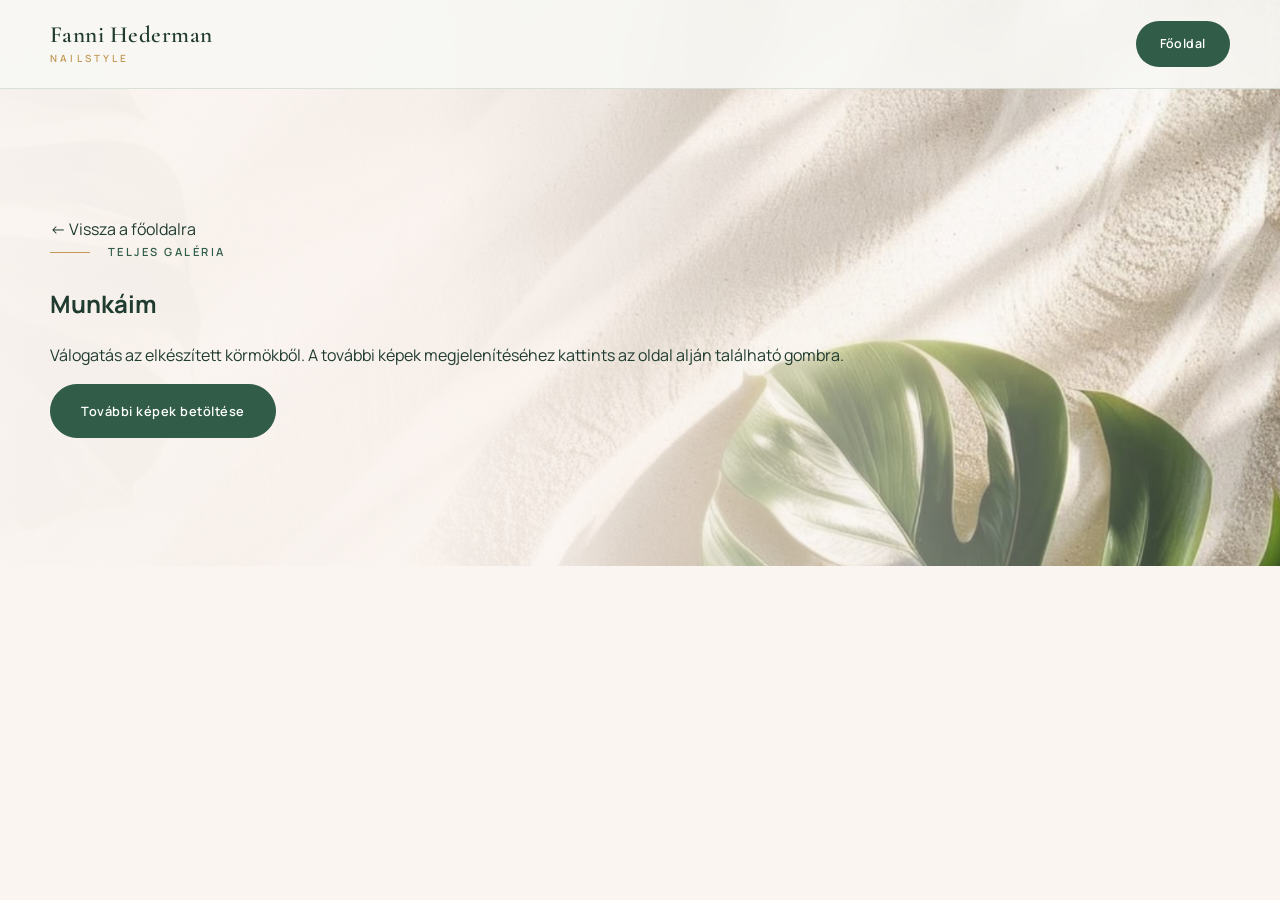
==== galeria.html @ bcd9b1fc "Lapozható galéria hozzáadása" ====
<!DOCTYPE html>
<html lang="hu">

<head>
    <meta charset="UTF-8">

    <meta
        name="viewport"
        content="width=device-width, initial-scale=1.0"
    >

    <meta
        name="description"
        content="Fanni Hederman Nailstyle munkáinak teljes galériája."
    >

    <title>Galéria | Fanni Hederman Nailstyle</title>

    <link
        rel="icon"
        href="./favicon.ico?v=2"
        sizes="any"
    >

    <link
        rel="icon"
        type="image/png"
        sizes="32x32"
        href="./favicon-32x32.png?v=2"
    >

    <link
        rel="stylesheet"
        href="./style.css?v=8"
    >
</head>

<body>

    <header class="site-header">
        <div class="header-container">

            <a
                class="logo"
                href="./index.html"
                aria-label="Vissza a főoldalra"
            >
                <span class="logo-name">
                    Fanni Hederman
                </span>

                <span class="logo-subtitle">
                    Nailstyle
                </span>
            </a>

            <a
                class="header-button"
                href="./index.html"
            >
                Főoldal
            </a>

        </div>
    </header>

    <main class="full-gallery-page">

        <section class="gallery-section">

            <div class="gallery-container">

                <a
                    class="full-gallery-back"
                    href="./index.html#galeria"
                >
                    ← Vissza a főoldalra
                </a>

                <div class="full-gallery-heading">

                    <p class="section-eyebrow">
                        Teljes galéria
                    </p>

                    <h1>Munkáim</h1>

                    <p>
                        Válogatás az elkészített körmökből.
                        A további képek megjelenítéséhez kattints
                        az oldal alján található gombra.
                    </p>

                </div>

                <div
                    class="full-gallery-grid"
                    id="full-gallery-grid"
                ></div>

                <div class="full-gallery-load-more">

                    <button
                        class="primary-button"
                        id="gallery-load-more"
                        type="button"
                    >
                        További képek betöltése
                    </button>

                </div>

            </div>

        </section>

    </main>

    <script
        src="./galeria.js?v=1"
        defer
    ></script>

</body>

</html>
---- style.css ----
@import url("https://fonts.googleapis.com/css2?family=Cormorant+Garamond:wght@500;600;700&family=Manrope:wght@400;500;600&display=swap");

:root {
    --color-background: #fbf5f1;
    --color-surface: #fffdfb;

    --color-text: #203b30;
    --color-text-light: #6e756f;

    --color-green: #315d48;
    --color-green-dark: #1d4032;
    --color-green-light: #e4ebe2;

    --color-blush: #f2dfd9;
    --color-blush-light: #faefeb;

    --color-gold: #c29a55;
    --color-gold-light: #e2c891;

    --color-border: rgba(49, 93, 72, 0.15);

    --font-heading: "Cormorant Garamond", Georgia, serif;
    --font-body: "Manrope", Arial, sans-serif;

    --container-width: 1180px;
    --shadow-soft: 0 24px 70px rgba(49, 66, 55, 0.12);
    --transition: 250ms ease;
}


/* Alapbeállítások */

*,
*::before,
*::after {
    box-sizing: border-box;
}

html {
    scroll-behavior: smooth;
}

body {
    margin: 0;
    min-width: 320px;
    color: var(--color-text);
    background-color: var(--color-background);
    font-family: var(--font-body);
    line-height: 1.6;
    -webkit-font-smoothing: antialiased;
}

a {
    color: inherit;
    text-decoration: none;
}

button,
a {
    -webkit-tap-highlight-color: transparent;
}

button {
    font: inherit;
}

/* Fejléc */

.site-header {
    position: sticky;
    top: 0;
    z-index: 1000;
    background-color: rgba(248, 248, 244, 0.9);
    border-bottom: 1px solid var(--color-border);
    backdrop-filter: blur(16px);
}

.header-container {
    width: min(calc(100% - 48px), var(--container-width));
    min-height: 88px;
    margin-inline: auto;
    display: flex;
    align-items: center;
    justify-content: space-between;
    gap: 32px;
}

.logo {
    display: inline-flex;
    flex-direction: column;
    line-height: 1;
}

.logo-name {
    font-family: var(--font-heading);
    font-size: 1.45rem;
    font-weight: 600;
    letter-spacing: 0.02em;
}

.logo-subtitle {
    margin-top: 7px;
    color: var(--color-gold);
    font-size: 0.62rem;
    font-weight: 600;
    letter-spacing: 0.32em;
    text-transform: uppercase;
}

.main-navigation {
    display: flex;
    align-items: center;
    gap: 30px;
}

.main-navigation a {
    position: relative;
    color: var(--color-text-light);
    font-size: 0.82rem;
    font-weight: 500;
    letter-spacing: 0.02em;
    transition:
        color var(--transition),
        transform var(--transition);
}

.main-navigation a::after {
    content: "";
    position: absolute;
    right: 0;
    bottom: -8px;
    left: 0;
    height: 1px;
    background-color: var(--color-gold);
    transform: scaleX(0);
    transform-origin: right;
    transition: transform var(--transition);
}

.main-navigation a:hover {
    color: var(--color-green-dark);
}

.main-navigation a:hover::after {
    transform: scaleX(1);
    transform-origin: left;
}

.header-button {
    display: inline-flex;
    min-height: 46px;
    padding: 0 24px;
    align-items: center;
    justify-content: center;
    color: #ffffff;
    background-color: var(--color-green);
    border-radius: 999px;
    font-size: 0.78rem;
    font-weight: 600;
    letter-spacing: 0.04em;
    transition:
        background-color var(--transition),
        transform var(--transition),
        box-shadow var(--transition);
}

.header-button:hover {
    background-color: var(--color-green-dark);
    box-shadow: 0 12px 28px rgba(36, 63, 49, 0.18);
    transform: translateY(-2px);
}

.menu-button {
    display: none;
    width: 46px;
    height: 46px;
    padding: 0;
    border: 1px solid var(--color-border);
    border-radius: 50%;
    background-color: transparent;
    cursor: pointer;
}

.menu-button span {
    display: block;
    width: 18px;
    height: 1px;
    margin: 5px auto;
    background-color: var(--color-green-dark);
}

/* Nyitó szakasz */

.hero {
    position: relative;
    min-height: calc(100vh - 88px);
    overflow: hidden;
    background:
        radial-gradient(
            circle at 88% 18%,
            rgba(201, 218, 205, 0.7),
            transparent 30%
        ),
        radial-gradient(
            circle at 8% 88%,
            rgba(229, 218, 194, 0.42),
            transparent 28%
        ),
        var(--color-background);
}

.hero::before {
    content: "";
    position: absolute;
    width: 430px;
    height: 680px;
    top: 12%;
    right: -260px;
    border: 1px solid rgba(52, 88, 68, 0.14);
    border-radius: 50%;
    transform: rotate(28deg);
}

.hero-container {
    position: relative;
    z-index: 1;
    width: min(calc(100% - 48px), var(--container-width));
    min-height: calc(100vh - 88px);
    margin-inline: auto;
    padding-block: 72px;
    display: grid;
    grid-template-columns: 1.05fr 0.95fr;
    align-items: center;
    gap: clamp(48px, 8vw, 110px);
}

.hero-content {
    max-width: 650px;
}

.hero-eyebrow {
    position: relative;
    margin: 0 0 24px;
    padding-left: 58px;
    color: var(--color-green);
    font-size: 0.7rem;
    font-weight: 600;
    letter-spacing: 0.22em;
    text-transform: uppercase;
}

.hero-eyebrow::before {
    content: "";
    position: absolute;
    top: 50%;
    left: 0;
    width: 40px;
    height: 1px;
    background-color: var(--color-gold);
}

.hero h1 {
    max-width: 700px;
    margin: 0;
    font-family: var(--font-heading);
    font-size: clamp(4rem, 6.8vw, 6.6rem);
    font-weight: 500;
    line-height: 0.91;
    letter-spacing: -0.045em;
}

.hero h1 span {
    display: block;
    color: var(--color-green);
    font-style: italic;
}

.hero-description {
    max-width: 590px;
    margin: 32px 0 0;
    color: var(--color-text-light);
    font-size: clamp(0.96rem, 1.4vw, 1.08rem);
    line-height: 1.9;
}

.hero-actions {
    margin-top: 42px;
    display: flex;
    align-items: center;
    flex-wrap: wrap;
    gap: 18px;
}

.primary-button,
.secondary-button {
    display: inline-flex;
    min-height: 54px;
    padding: 0 30px;
    align-items: center;
    justify-content: center;
    border-radius: 999px;
    font-size: 0.8rem;
    font-weight: 600;
    letter-spacing: 0.04em;
    transition:
        color var(--transition),
        background-color var(--transition),
        border-color var(--transition),
        transform var(--transition),
        box-shadow var(--transition);
}

.primary-button {
    color: #ffffff;
    background-color: var(--color-green);
    border: 1px solid var(--color-green);
}

.primary-button:hover {
    background-color: var(--color-green-dark);
    border-color: var(--color-green-dark);
    box-shadow: 0 15px 35px rgba(36, 63, 49, 0.2);
    transform: translateY(-3px);
}

.secondary-button {
    color: var(--color-green-dark);
    background-color: transparent;
    border: 1px solid rgba(52, 88, 68, 0.28);
}

.secondary-button:hover {
    background-color: var(--color-surface);
    border-color: var(--color-green);
    transform: translateY(-3px);
}

/* Jobb oldali vizuális elem */

.hero-visual {
    position: relative;
    min-height: 570px;
    display: flex;
    align-items: center;
    justify-content: center;
}

.hero-visual::before,
.hero-visual::after {
    content: "";
    position: absolute;
    border: 1px solid rgba(185, 154, 94, 0.38);
    border-radius: 50%;
}

.hero-visual::before {
    width: 390px;
    height: 530px;
    transform: rotate(12deg);
}

.hero-visual::after {
    width: 310px;
    height: 480px;
    transform: rotate(-12deg);
}

.hero-image-placeholder {
    position: relative;
    z-index: 2;
    width: min(100%, 390px);
    aspect-ratio: 0.76;
    overflow: hidden;
    display: flex;
    flex-direction: column;
    align-items: center;
    justify-content: flex-end;
    padding: 54px 32px;
    color: #ffffff;
    background:
        linear-gradient(
            180deg,
            rgba(34, 66, 48, 0.05),
            rgba(25, 49, 36, 0.76)
        ),
        radial-gradient(
            circle at 50% 24%,
            rgba(255, 255, 255, 0.86),
            transparent 23%
        ),
        linear-gradient(145deg, #c8d8ca, #55745f);
    border: 8px solid rgba(255, 255, 255, 0.76);
    border-radius: 190px 190px 36px 36px;
    box-shadow: var(--shadow-soft);
}

.hero-image-placeholder::before {
    content: "";
    position: absolute;
    width: 210px;
    height: 360px;
    top: 55px;
    left: 42%;
    border: 1px solid rgba(255, 255, 255, 0.34);
    border-radius: 50%;
    transform: rotate(38deg);
}

.hero-image-placeholder span,
.hero-image-placeholder strong {
    position: relative;
    z-index: 1;
}

.hero-image-placeholder span {
    font-size: 0.64rem;
    font-weight: 600;
    letter-spacing: 0.28em;
    text-transform: uppercase;
}

.hero-image-placeholder strong {
    margin-top: 8px;
    font-family: var(--font-heading);
    font-size: 2.35rem;
    font-weight: 500;
    line-height: 1;
}

/* Reszponzív megjelenés */

@media (max-width: 1020px) {
    .main-navigation,
    .header-button {
        display: none;
    }

    .menu-button {
        display: block;
    }

    .hero-container {
        grid-template-columns: 1fr;
        padding-block: 80px;
    }

    .hero-content {
        max-width: 760px;
    }

    .hero-visual {
        min-height: 520px;
    }
}

@media (max-width: 700px) {
    .header-container,
    .hero-container {
        width: min(calc(100% - 32px), var(--container-width));
    }

    .header-container {
        min-height: 76px;
    }

    .hero {
        min-height: calc(100vh - 76px);
    }

    .hero-container {
        min-height: calc(100vh - 76px);
        padding-block: 60px;
        gap: 54px;
    }

    .hero h1 {
        font-size: clamp(3.4rem, 16vw, 5rem);
    }

    .hero-description {
        margin-top: 26px;
    }

    .hero-actions {
        align-items: stretch;
        flex-direction: column;
    }

    .primary-button,
    .secondary-button {
        width: 100%;
    }

    .hero-visual {
        min-height: auto;
    }

    .hero-image-placeholder {
        width: min(92%, 360px);
    }

    .hero-visual::before {
        width: 300px;
        height: 430px;
    }

    .hero-visual::after {
        width: 250px;
        height: 390px;
    }
}

@media (max-width: 420px) {
    .logo-name {
        font-size: 1.25rem;
    }

    .hero-eyebrow {
        padding-left: 45px;
        font-size: 0.62rem;
        letter-spacing: 0.16em;
    }

    .hero-eyebrow::before {
        width: 30px;
    }
}@media (min-width: 1021px) and (max-height: 900px) {
    .hero-container {
        padding-block: 42px;
    }

    .hero h1 {
        font-size: clamp(3.8rem, 5.4vw, 5.6rem);
    }

    .hero-description {
        margin-top: 24px;
        line-height: 1.75;
    }

    .hero-actions {
        margin-top: 30px;
    }

    .hero-visual {
        min-height: 510px;
    }

    .hero-image-placeholder {
        width: min(100%, 360px);
    }
}/* Rólam szakasz */

.about-section {
    position: relative;
    overflow: hidden;
    padding: clamp(90px, 10vw, 150px) 0;
    background-color: var(--color-surface);
}

.about-section::before {
    content: "";
    position: absolute;
    top: -170px;
    left: -210px;
    width: 430px;
    height: 430px;
    border: 1px solid rgba(185, 154, 94, 0.2);
    border-radius: 50%;
}

.about-section::after {
    content: "";
    position: absolute;
    right: -180px;
    bottom: -220px;
    width: 480px;
    height: 480px;
    background-color: rgba(223, 233, 225, 0.45);
    border-radius: 50%;
    filter: blur(2px);
}

.about-container {
    position: relative;
    z-index: 1;
    width: min(calc(100% - 48px), var(--container-width));
    margin-inline: auto;
    display: grid;
    grid-template-columns: 0.9fr 1.1fr;
    align-items: center;
    gap: clamp(60px, 9vw, 130px);
}

/* Rólam képterület */

.about-visual {
    position: relative;
    max-width: 470px;
}

.about-image-placeholder {
    position: relative;
    min-height: 610px;
    overflow: hidden;
    display: flex;
    align-items: flex-end;
    padding: 38px;
    background:
        linear-gradient(
            180deg,
            rgba(36, 63, 49, 0.03),
            rgba(36, 63, 49, 0.5)
        ),
        radial-gradient(
            circle at 48% 30%,
            rgba(255, 255, 255, 0.75),
            transparent 22%
        ),
        linear-gradient(145deg, #dce6dd, #78917f);
    border-radius: 220px 220px 28px 28px;
    box-shadow: var(--shadow-soft);
}

.about-image-placeholder::before {
    content: "";
    position: absolute;
    top: 35px;
    right: 28px;
    width: 74%;
    height: 76%;
    border: 1px solid rgba(255, 255, 255, 0.38);
    border-radius: 50%;
    transform: rotate(-24deg);
}

.about-image-placeholder span {
    position: relative;
    z-index: 1;
    color: rgba(255, 255, 255, 0.92);
    font-size: 0.68rem;
    font-weight: 600;
    letter-spacing: 0.18em;
    text-transform: uppercase;
}

.about-signature {
    position: absolute;
    right: -64px;
    bottom: 55px;
    width: 210px;
    margin: 0;
    padding: 22px 26px;
    color: var(--color-green-dark);
    background-color: rgba(255, 255, 255, 0.94);
    border: 1px solid var(--color-border);
    border-radius: 4px;
    box-shadow: 0 18px 45px rgba(36, 63, 49, 0.12);
    font-family: var(--font-heading);
    font-size: 1.35rem;
    font-style: italic;
    line-height: 1.25;
}

/* Rólam szöveges tartalom */

.section-eyebrow {
    position: relative;
    margin: 0 0 24px;
    padding-left: 58px;
    color: var(--color-green);
    font-size: 0.7rem;
    font-weight: 600;
    letter-spacing: 0.22em;
    text-transform: uppercase;
}

.section-eyebrow::before {
    content: "";
    position: absolute;
    top: 50%;
    left: 0;
    width: 40px;
    height: 1px;
    background-color: var(--color-gold);
}

.about-content h2 {
    max-width: 680px;
    margin: 0;
    font-family: var(--font-heading);
    font-size: clamp(3.2rem, 5vw, 5.1rem);
    font-weight: 500;
    line-height: 0.98;
    letter-spacing: -0.035em;
}

.about-content h2 span {
    display: block;
    margin-top: 10px;
    color: var(--color-green);
    font-style: italic;
}

.about-content > p:not(.section-eyebrow) {
    max-width: 660px;
    color: var(--color-text-light);
    font-size: 0.96rem;
    line-height: 1.9;
}

.about-lead {
    margin: 34px 0 0;
    color: var(--color-text) !important;
    font-size: 1.05rem !important;
}

.about-content > p + p {
    margin-top: 20px;
}

.text-link {
    position: relative;
    margin-top: 34px;
    display: inline-flex;
    align-items: center;
    gap: 14px;
    color: var(--color-green-dark);
    font-size: 0.82rem;
    font-weight: 600;
    letter-spacing: 0.04em;
}

.text-link::after {
    content: "";
    position: absolute;
    right: 0;
    bottom: -8px;
    left: 0;
    height: 1px;
    background-color: var(--color-gold);
    transform: scaleX(0.35);
    transform-origin: left;
    transition: transform var(--transition);
}

.text-link span {
    font-size: 1.1rem;
    transition: transform var(--transition);
}

.text-link:hover::after {
    transform: scaleX(1);
}

.text-link:hover span {
    transform: translateX(6px);
}

/* Rólam szakasz – tablet */

@media (max-width: 1020px) {
    .about-container {
        grid-template-columns: 1fr;
        gap: 80px;
    }

    .about-visual {
        width: min(100%, 520px);
        margin-inline: auto;
    }

    .about-content {
        max-width: 760px;
        margin-inline: auto;
    }

    .about-signature {
        right: -25px;
    }
}

/* Rólam szakasz – mobil */

@media (max-width: 700px) {
    .about-section {
        padding: 80px 0;
    }

    .about-container {
        width: min(calc(100% - 32px), var(--container-width));
        gap: 60px;
    }

    .about-image-placeholder {
        min-height: 480px;
        border-radius: 170px 170px 24px 24px;
    }

    .about-signature {
        position: relative;
        right: auto;
        bottom: auto;
        width: calc(100% - 32px);
        margin: -30px auto 0;
    }

    .about-content h2 {
        font-size: clamp(2.9rem, 13vw, 4.2rem);
    }

    .about-lead {
        margin-top: 28px;
    }
}/* Szolgáltatások szakasz */

.services-section {
    position: relative;
    overflow: hidden;
    padding: clamp(90px, 10vw, 150px) 0;
    background:
        radial-gradient(
            circle at 92% 8%,
            rgba(223, 233, 225, 0.72),
            transparent 30%
        ),
        var(--color-background);
}

.services-section::before {
    content: "FH";
    position: absolute;
    right: -20px;
    bottom: -85px;
    color: rgba(52, 88, 68, 0.035);
    font-family: var(--font-heading);
    font-size: clamp(15rem, 30vw, 32rem);
    font-weight: 600;
    line-height: 0.8;
    pointer-events: none;
}

.services-container {
    position: relative;
    z-index: 1;
    width: min(calc(100% - 48px), var(--container-width));
    margin-inline: auto;
}

.services-heading {
    margin-bottom: clamp(55px, 7vw, 90px);
    display: grid;
    grid-template-columns: 1.35fr 0.65fr;
    align-items: end;
    gap: 70px;
}

.services-heading h2 {
    max-width: 760px;
    margin: 0;
    font-family: var(--font-heading);
    font-size: clamp(3.2rem, 5vw, 5.2rem);
    font-weight: 500;
    line-height: 0.96;
    letter-spacing: -0.035em;
}

.services-heading h2 span {
    display: block;
    margin-top: 10px;
    color: var(--color-green);
    font-style: italic;
}

.services-heading > p {
    max-width: 390px;
    margin: 0 0 8px;
    color: var(--color-text-light);
    font-size: 0.95rem;
    line-height: 1.85;
}

/* Szolgáltatáskártyák */

.services-grid {
    display: grid;
    grid-template-columns: repeat(3, 1fr);
    border-top: 1px solid var(--color-border);
    border-bottom: 1px solid var(--color-border);
}

.service-card {
    position: relative;
    min-height: 390px;
    padding: 42px 38px;
    display: flex;
    flex-direction: column;
    background-color: rgba(255, 255, 255, 0.5);
    transition:
        background-color var(--transition),
        transform var(--transition),
        box-shadow var(--transition);
}

.service-card:not(:last-child) {
    border-right: 1px solid var(--color-border);
}

.service-card::before {
    content: "";
    position: absolute;
    inset: 0;
    background:
        linear-gradient(
            145deg,
            rgba(223, 233, 225, 0.85),
            rgba(255, 255, 255, 0.96)
        );
    opacity: 0;
    transition: opacity var(--transition);
}

.service-card > * {
    position: relative;
    z-index: 1;
}

.service-card:hover {
    z-index: 2;
    box-shadow: 0 28px 60px rgba(36, 63, 49, 0.12);
    transform: translateY(-8px);
}

.service-card:hover::before {
    opacity: 1;
}

.service-number {
    color: var(--color-gold);
    font-family: var(--font-heading);
    font-size: 1.05rem;
    letter-spacing: 0.12em;
}

.service-card h3 {
    margin: 70px 0 20px;
    font-family: var(--font-heading);
    font-size: clamp(2rem, 2.8vw, 2.75rem);
    font-weight: 500;
    line-height: 1;
}

.service-card p {
    max-width: 320px;
    margin: 0;
    color: var(--color-text-light);
    font-size: 0.9rem;
    line-height: 1.8;
}

.service-card a {
    margin-top: auto;
    padding-top: 42px;
    display: inline-flex;
    align-items: center;
    gap: 12px;
    color: var(--color-green-dark);
    font-size: 0.78rem;
    font-weight: 600;
    letter-spacing: 0.06em;
    text-transform: uppercase;
}

.service-card a span {
    font-size: 1.1rem;
    transition: transform var(--transition);
}

.service-card:hover a span {
    transform: translateX(6px);
}

/* Szolgáltatások – tablet */

@media (max-width: 1020px) {
    .services-heading {
        grid-template-columns: 1fr;
        gap: 30px;
    }

    .services-heading > p {
        max-width: 600px;
    }

    .services-grid {
        grid-template-columns: 1fr;
    }

    .service-card {
        min-height: 310px;
    }

    .service-card:not(:last-child) {
        border-right: 0;
        border-bottom: 1px solid var(--color-border);
    }

    .service-card h3 {
        margin-top: 42px;
    }
}

/* Szolgáltatások – mobil */

@media (max-width: 700px) {
    .services-section {
        padding: 80px 0;
    }

    .services-container {
        width: min(calc(100% - 32px), var(--container-width));
    }

    .services-heading {
        margin-bottom: 50px;
    }

    .services-heading h2 {
        font-size: clamp(2.9rem, 13vw, 4.2rem);
    }

    .service-card {
        min-height: 330px;
        padding: 34px 28px;
    }

    .service-card h3 {
        font-size: 2.25rem;
    }
}@media (min-width: 1021px) and (max-height: 900px) {
    .services-section {
        padding-top: 70px;
        padding-bottom: 90px;
    }

    .services-heading {
        margin-bottom: 52px;
    }

    .service-card {
        min-height: 350px;
        padding: 36px 38px;
    }

    .service-card h3 {
        margin-top: 50px;
    }
}/* Plakát ihlette szolgáltatáskártyák */

.services-section {
    background:
        radial-gradient(
            circle at 92% 10%,
            rgba(228, 235, 226, 0.9),
            transparent 32%
        ),
        radial-gradient(
            circle at 8% 90%,
            rgba(242, 223, 217, 0.8),
            transparent 34%
        ),
        var(--color-background);
}

.services-grid {
    border-color: rgba(194, 154, 85, 0.24);
}

.service-card {
    background-color: rgba(255, 250, 247, 0.76);
}

.service-card:nth-child(2) {
    background-color: rgba(250, 239, 235, 0.72);
}

.service-card::before {
    background:
        linear-gradient(
            145deg,
            rgba(242, 223, 217, 0.95),
            rgba(255, 253, 251, 0.98)
        );
}

.service-card:not(:last-child) {
    border-color: rgba(194, 154, 85, 0.2);
}

.service-number {
    color: var(--color-gold);
}

.service-card h3 {
    color: var(--color-green-dark);
}/* Árlista szakasz */

.price-section {
    position: relative;
    overflow: hidden;
    padding: clamp(90px, 10vw, 150px) 0;
    background:
        radial-gradient(
            circle at 8% 15%,
            rgba(242, 223, 217, 0.72),
            transparent 30%
        ),
        radial-gradient(
            circle at 96% 92%,
            rgba(228, 235, 226, 0.8),
            transparent 32%
        ),
        var(--color-surface);
}

.price-section::before {
    content: "FH";
    position: absolute;
    top: 30px;
    right: -40px;
    color: rgba(49, 93, 72, 0.035);
    font-family: var(--font-heading);
    font-size: clamp(15rem, 28vw, 30rem);
    font-weight: 600;
    line-height: 0.8;
    pointer-events: none;
}

.price-container {
    position: relative;
    z-index: 1;
    width: min(calc(100% - 48px), var(--container-width));
    margin-inline: auto;
}

/* Árlista címsor */

.price-heading {
    max-width: 790px;
    margin-bottom: clamp(55px, 7vw, 90px);
}

.price-heading h2 {
    margin: 0;
    font-family: var(--font-heading);
    font-size: clamp(3.2rem, 5vw, 5.2rem);
    font-weight: 500;
    line-height: 0.96;
    letter-spacing: -0.035em;
}

.price-heading h2 span {
    display: block;
    margin-top: 10px;
    color: var(--color-green);
    font-style: italic;
}

.price-heading > p:last-child {
    max-width: 650px;
    margin: 30px 0 0;
    color: var(--color-text-light);
    font-size: 0.96rem;
    line-height: 1.85;
}

/* Árlista elrendezés */

.price-layout {
    display: grid;
    grid-template-columns: minmax(0, 1.45fr) minmax(310px, 0.55fr);
    align-items: start;
    gap: clamp(45px, 7vw, 90px);
}

.price-list {
    border-top: 1px solid rgba(194, 154, 85, 0.32);
}

.price-item {
    min-height: 96px;
    padding: 22px 4px;
    display: flex;
    align-items: center;
    justify-content: space-between;
    gap: 35px;
    border-bottom: 1px solid rgba(194, 154, 85, 0.24);
    transition:
        padding var(--transition),
        background-color var(--transition);
}

.price-item:hover {
    padding-inline: 18px;
    background-color: rgba(242, 223, 217, 0.35);
}

.price-item > div {
    display: flex;
    align-items: center;
    gap: 28px;
}

.price-item span {
    flex: 0 0 auto;
    color: var(--color-gold);
    font-family: var(--font-heading);
    font-size: 0.9rem;
    letter-spacing: 0.12em;
}

.price-item h3 {
    margin: 0;
    color: var(--color-green-dark);
    font-family: var(--font-heading);
    font-size: clamp(1.45rem, 2vw, 1.9rem);
    font-weight: 500;
    line-height: 1.15;
}

.price-item strong {
    flex: 0 0 auto;
    color: var(--color-green-dark);
    font-size: 0.92rem;
    font-weight: 600;
    letter-spacing: 0.03em;
    white-space: nowrap;
}

/* Időpontfoglalási kártya */

.booking-card {
    position: sticky;
    top: 120px;
    overflow: hidden;
    padding: clamp(38px, 4vw, 52px);
    color: #ffffff;
    background:
        linear-gradient(
            155deg,
            rgba(255, 255, 255, 0.08),
            transparent 45%
        ),
        var(--color-green-dark);
    border-radius: 220px 220px 28px 28px;
    box-shadow: var(--shadow-soft);
}

.booking-card::before {
    content: "";
    position: absolute;
    top: 45px;
    right: -65px;
    width: 240px;
    height: 390px;
    border: 1px solid rgba(226, 200, 145, 0.35);
    border-radius: 50%;
    transform: rotate(27deg);
}

.booking-card > * {
    position: relative;
    z-index: 1;
}

.booking-card-label {
    margin: 0 0 28px;
    color: var(--color-gold-light);
    font-size: 0.67rem;
    font-weight: 600;
    letter-spacing: 0.22em;
    text-transform: uppercase;
}

.booking-card h3 {
    margin: 0;
    font-family: var(--font-heading);
    font-size: clamp(2rem, 3vw, 2.8rem);
    font-weight: 500;
    line-height: 1.05;
}

.booking-card > p:not(.booking-card-label, .booking-social) {
    margin: 26px 0 0;
    color: rgba(255, 255, 255, 0.72);
    font-size: 0.9rem;
    line-height: 1.8;
}

.booking-phone {
    margin-top: 30px;
    display: inline-block;
    color: #ffffff;
    font-family: var(--font-heading);
    font-size: 1.55rem;
    font-weight: 500;
    transition: color var(--transition);
}

.booking-phone:hover {
    color: var(--color-gold-light);
}

.booking-social {
    margin: 12px 0 32px;
    color: rgba(255, 255, 255, 0.72);
    font-size: 0.78rem;
    overflow-wrap: anywhere;
}

.booking-card .primary-button {
    min-height: 50px;
    color: var(--color-green-dark);
    background-color: var(--color-gold-light);
    border-color: var(--color-gold-light);
}

.booking-card .primary-button:hover {
    color: #ffffff;
    background-color: var(--color-gold);
    border-color: var(--color-gold);
}

/* Árlista – tablet */

@media (max-width: 1020px) {
    .price-layout {
        grid-template-columns: 1fr;
    }

    .booking-card {
        position: relative;
        top: auto;
        width: min(100%, 560px);
        border-radius: 180px 180px 28px 28px;
    }
}

/* Árlista – mobil */

@media (max-width: 700px) {
    .price-section {
        padding: 80px 0;
    }

    .price-container {
        width: min(calc(100% - 32px), var(--container-width));
    }

    .price-heading {
        margin-bottom: 50px;
    }

    .price-heading h2 {
        font-size: clamp(2.9rem, 13vw, 4.2rem);
    }

    .price-item {
        padding-block: 22px;
        align-items: flex-start;
        flex-direction: column;
        gap: 12px;
    }

    .price-item:hover {
        padding-inline: 12px;
    }

    .price-item > div {
        align-items: flex-start;
        gap: 16px;
    }

    .price-item h3 {
        font-size: 1.55rem;
    }

    .price-item strong {
        padding-left: 38px;
    }

    .booking-card {
        padding: 48px 30px 38px;
        border-radius: 140px 140px 24px 24px;
    }
}
/* Fotószerű botanikus háttér a nyitó szakaszhoz */

.hero::after {
    content: "";
    position: absolute;
    inset: 0;
    z-index: 0;
    pointer-events: none;

    background:
        linear-gradient(
            90deg,
            rgba(251, 245, 241, 0.97) 0%,
            rgba(251, 245, 241, 0.88) 48%,
            rgba(251, 245, 241, 0.58) 100%
        ),
        url("./images/botanical-background.jpg");

    background-repeat: no-repeat;
    background-position: center;
    background-size: cover;
}

.hero::before {
    z-index: 1;
}

.hero-container {
    z-index: 2;
}

@media (max-width: 700px) {
    .hero::after {
        background:
            linear-gradient(
                rgba(251, 245, 241, 0.9),
                rgba(251, 245, 241, 0.94)
            ),
            url("./images/botanical-background.jpg");

        background-position: 64% center;
        background-size: cover;
    }
}/* Botanikus háttér a nyitó szakaszhoz */

.hero {
    background:
        linear-gradient(
            90deg,
            rgba(251, 245, 241, 0.98) 0%,
            rgba(251, 245, 241, 0.95) 38%,
            rgba(251, 245, 241, 0.78) 62%,
            rgba(251, 245, 241, 0.45) 100%
        ),
        url("./images/leveles-hatter.jpg");

    background-repeat: no-repeat;
    background-position: center;
    background-size: cover;
}

@media (max-width: 700px) {
    .hero {
        background:
            linear-gradient(
                rgba(251, 245, 241, 0.92),
                rgba(251, 245, 241, 0.95)
            ),
            url("./images/leveles-hatter.jpg");

        background-position: 58% center;
        background-size: cover;
    }
}/* Erőteljesebb botanikus hero háttér */

.hero {
    background:
        linear-gradient(
            90deg,
            rgba(251, 245, 241, 0.98) 0%,
            rgba(251, 245, 241, 0.92) 34%,
            rgba(251, 245, 241, 0.62) 56%,
            rgba(251, 245, 241, 0.12) 100%
        ),
        radial-gradient(
            circle at 25% 35%,
            rgba(242, 223, 217, 0.48),
            transparent 38%
        ),
        url("./images/leveles-hatter.jpg");

    background-repeat: no-repeat;
    background-position:
        center,
        center,
        center right;
    background-size: cover;
}/* Valódi körömfotó a nyitó szakaszban */

.hero-image-placeholder {
    align-items: flex-start;
    justify-content: flex-end;

    background:
        linear-gradient(
            180deg,
            rgba(29, 64, 50, 0.02) 40%,
            rgba(29, 64, 50, 0.72) 100%
        ),
        url("./images/brand-poster.jpg");

    background-repeat: no-repeat;
    background-size: 205% auto;
    background-position: 5% 3%;
}

.hero-image-placeholder::before {
    opacity: 0.55;
}/* Letisztult hero vizuál */

.hero-image-placeholder {
    background:
        linear-gradient(
            180deg,
            rgba(255, 255, 255, 0.12) 0%,
            rgba(29, 64, 50, 0.12) 42%,
            rgba(29, 64, 50, 0.9) 100%
        ),
        radial-gradient(
            circle at 50% 24%,
            rgba(255, 255, 255, 0.82),
            transparent 27%
        ),
        linear-gradient(
            145deg,
            #dce5dc 0%,
            #91a594 44%,
            #244936 100%
        );

    background-position: center;
    background-size: cover;
}/* FH monogram a nyitó vizuálon */

.hero-image-placeholder::after {
    content: "FH";
    position: absolute;
    top: 72px;
    left: 50%;
    z-index: 2;
    color: rgba(255, 255, 255, 0.92);
    font-family: var(--font-heading);
    font-size: clamp(4.5rem, 6vw, 6.5rem);
    font-weight: 500;
    line-height: 0.72;
    letter-spacing: -0.12em;
    transform: translateX(-50%);
    text-shadow: 0 8px 28px rgba(29, 64, 50, 0.16);
}.hero-image-placeholder::after {
    content: none;
}/* Saját körömfotó a nyitó szakaszban */

.hero-image-placeholder {
    background:
        linear-gradient(
            180deg,
            rgba(29, 64, 50, 0) 48%,
            rgba(29, 64, 50, 0.82) 100%
        ),
        url("./images/hero-nails.jpg");

    background-repeat: no-repeat;
    background-position: center;
    background-size: cover;
}

.hero-image-placeholder::after {
    content: none;
}.hero-image-placeholder::before {
    content: none;
}/* Galéria szakasz */

.gallery-section {
    position: relative;
    overflow: hidden;
    padding: clamp(90px, 10vw, 150px) 0;
    background:
        radial-gradient(
            circle at 5% 10%,
            rgba(242, 223, 217, 0.72),
            transparent 30%
        ),
        radial-gradient(
            circle at 95% 90%,
            rgba(228, 235, 226, 0.78),
            transparent 32%
        ),
        var(--color-background);
}

.gallery-container {
    position: relative;
    z-index: 1;
    width: min(calc(100% - 48px), var(--container-width));
    margin-inline: auto;
}

/* Galéria fejléc */

.gallery-heading {
    margin-bottom: clamp(55px, 7vw, 90px);
    display: grid;
    grid-template-columns: 1.35fr 0.65fr;
    align-items: end;
    gap: 70px;
}

.gallery-heading h2 {
    max-width: 760px;
    margin: 0;
    font-family: var(--font-heading);
    font-size: clamp(3.2rem, 5vw, 5.2rem);
    font-weight: 500;
    line-height: 0.96;
    letter-spacing: -0.035em;
}

.gallery-heading h2 span {
    display: block;
    margin-top: 10px;
    color: var(--color-green);
    font-style: italic;
}

.gallery-heading > p {
    max-width: 390px;
    margin: 0 0 8px;
    color: var(--color-text-light);
    font-size: 0.95rem;
    line-height: 1.85;
}

/* Magazin jellegű képrács */

.gallery-grid {
    display: grid;
    grid-template-columns: repeat(12, minmax(0, 1fr));
    grid-auto-rows: 290px;
    gap: 22px;
}

.gallery-item {
    position: relative;
    grid-column: span 5;
    min-width: 0;
    margin: 0;
    overflow: hidden;
    background-color: var(--color-blush-light);
    border: 7px solid rgba(255, 253, 251, 0.9);
    border-radius: 6px;
    box-shadow: 0 22px 55px rgba(49, 66, 55, 0.12);
}

.gallery-item-large {
    grid-column: span 7;
    grid-row: span 2;
}

.gallery-item-wide {
    grid-column: 1 / -1;
    min-height: 350px;
}

.gallery-item img {
    width: 100%;
    height: 100%;
    display: block;
    object-fit: cover;
    transition:
        transform 700ms cubic-bezier(0.2, 0.7, 0.2, 1),
        filter 500ms ease;
}

.gallery-item::after {
    content: "";
    position: absolute;
    inset: 0;
    background:
        linear-gradient(
            180deg,
            transparent 42%,
            rgba(22, 52, 39, 0.82) 100%
        );
    pointer-events: none;
}

.gallery-item figcaption {
    position: absolute;
    right: 0;
    bottom: 0;
    left: 0;
    z-index: 2;
    padding: 30px;
    color: #ffffff;
    transform: translateY(6px);
    transition: transform var(--transition);
}

.gallery-item figcaption span {
    display: block;
    margin-bottom: 7px;
    color: var(--color-gold-light);
    font-size: 0.65rem;
    font-weight: 600;
    letter-spacing: 0.18em;
    text-transform: uppercase;
}

.gallery-item figcaption strong {
    display: block;
    font-family: var(--font-heading);
    font-size: clamp(1.75rem, 2.7vw, 2.7rem);
    font-weight: 500;
    line-height: 1;
}

.gallery-item:hover img {
    filter: saturate(1.05);
    transform: scale(1.045);
}

.gallery-item:hover figcaption {
    transform: translateY(0);
}

/* Galéria – tablet */

@media (max-width: 1020px) {
    .gallery-heading {
        grid-template-columns: 1fr;
        gap: 30px;
    }

    .gallery-heading > p {
        max-width: 620px;
    }

    .gallery-grid {
        grid-template-columns: repeat(2, minmax(0, 1fr));
        grid-auto-rows: 360px;
    }

    .gallery-item,
    .gallery-item-large {
        grid-column: span 1;
        grid-row: span 1;
    }

    .gallery-item-wide {
        grid-column: 1 / -1;
    }
}

/* Galéria – mobil */

@media (max-width: 700px) {
    .gallery-section {
        padding: 80px 0;
    }

    .gallery-container {
        width: min(calc(100% - 32px), var(--container-width));
    }

    .gallery-heading {
        margin-bottom: 50px;
    }

    .gallery-heading h2 {
        font-size: clamp(2.9rem, 13vw, 4.2rem);
    }

    .gallery-grid {
        grid-template-columns: 1fr;
        grid-auto-rows: 420px;
        gap: 18px;
    }

    .gallery-item,
    .gallery-item-large,
    .gallery-item-wide {
        grid-column: 1;
        grid-row: auto;
        min-height: 0;
    }

    .gallery-item figcaption {
        padding: 24px;
    }
}#rolam,
#szolgaltatasok,
#arlista,
#galeria,
#kapcsolat {
    scroll-margin-top: 110px;
}/* Galéria javítása – a teljes fotók látszódjanak */

.gallery-grid {
    grid-template-columns: repeat(2, minmax(0, 1fr));
    grid-auto-rows: 560px;
    gap: 24px;
}

.gallery-item,
.gallery-item-large,
.gallery-item-wide {
    grid-column: span 1;
    grid-row: span 1;
    min-height: 0;
}

.gallery-item img {
    object-fit: contain;
    object-position: center;
    background-color: var(--color-blush-light);
}

@media (max-width: 700px) {
    .gallery-grid {
        grid-template-columns: 1fr;
        grid-auto-rows: 470px;
    }

    .gallery-item,
    .gallery-item-large,
    .gallery-item-wide {
        grid-column: 1;
    }
}/* A fehér-ezüst körömfotó finom nagyítása */

.gallery-item:nth-child(3) img {
    object-fit: cover;
    object-position: center;
}/* Kapcsolat szakasz */

.contact-section {
    position: relative;
    overflow: hidden;
    padding: clamp(90px, 10vw, 150px) 0;
    background:
        linear-gradient(
            90deg,
            rgba(251, 245, 241, 0.97),
            rgba(251, 245, 241, 0.82)
        ),
        url("./images/leveles-hatter.jpg");

    background-repeat: no-repeat;
    background-position: center;
    background-size: cover;
}

.contact-section::before {
    content: "";
    position: absolute;
    top: -180px;
    right: -160px;
    width: 480px;
    height: 480px;
    border: 1px solid rgba(194, 154, 85, 0.28);
    border-radius: 50%;
    pointer-events: none;
}

.contact-container {
    position: relative;
    z-index: 1;
    width: min(calc(100% - 48px), var(--container-width));
    margin-inline: auto;
}

/* Kapcsolat fejléc */

.contact-heading {
    max-width: 790px;
    margin-bottom: clamp(55px, 7vw, 90px);
}

.contact-heading h2 {
    margin: 0;
    font-family: var(--font-heading);
    font-size: clamp(3.2rem, 5vw, 5.2rem);
    font-weight: 500;
    line-height: 0.96;
    letter-spacing: -0.035em;
}

.contact-heading h2 span {
    display: block;
    margin-top: 10px;
    color: var(--color-green);
    font-style: italic;
}

.contact-heading > p:last-child {
    max-width: 650px;
    margin: 30px 0 0;
    color: var(--color-text-light);
    font-size: 0.96rem;
    line-height: 1.85;
}

/* Kapcsolati elrendezés */

.contact-layout {
    display: grid;
    grid-template-columns: minmax(0, 0.8fr) minmax(420px, 1.2fr);
    align-items: stretch;
    gap: clamp(35px, 6vw, 80px);
}

.contact-details {
    display: grid;
    gap: 22px;
}

.contact-detail {
    padding: 38px;
    background-color: rgba(255, 253, 251, 0.85);
    border: 1px solid rgba(194, 154, 85, 0.22);
    box-shadow: 0 18px 45px rgba(49, 66, 55, 0.08);
    backdrop-filter: blur(10px);
}

.contact-label {
    display: block;
    margin-bottom: 22px;
    color: var(--color-gold);
    font-size: 0.66rem;
    font-weight: 600;
    letter-spacing: 0.2em;
    text-transform: uppercase;
}

.contact-detail h3,
.contact-detail > a {
    margin: 0;
    color: var(--color-green-dark);
    font-family: var(--font-heading);
    font-size: clamp(1.8rem, 2.6vw, 2.5rem);
    font-weight: 500;
    line-height: 1.1;
}

.contact-detail > a {
    display: inline-block;
    transition:
        color var(--transition),
        transform var(--transition);
}

.contact-detail > a:hover {
    color: var(--color-gold);
    transform: translateX(4px);
}

.contact-detail p {
    margin: 14px 0 0;
    color: var(--color-text-light);
    font-size: 0.9rem;
    line-height: 1.7;
}

/* Üzenetküldési kártya */

.contact-booking {
    position: relative;
    overflow: hidden;
    padding: clamp(45px, 6vw, 76px);
    color: #ffffff;
    background:
        linear-gradient(
            145deg,
            rgba(255, 255, 255, 0.08),
            transparent 46%
        ),
        var(--color-green-dark);
    border-radius: 10px 180px 10px 10px;
    box-shadow: var(--shadow-soft);
}

.contact-booking::before {
    content: "";
    position: absolute;
    top: -80px;
    right: -50px;
    width: 310px;
    height: 420px;
    border: 1px solid rgba(226, 200, 145, 0.34);
    border-radius: 50%;
    transform: rotate(28deg);
}

.contact-booking > * {
    position: relative;
    z-index: 1;
}

.contact-booking-label {
    margin: 0 0 28px;
    color: var(--color-gold-light);
    font-size: 0.67rem;
    font-weight: 600;
    letter-spacing: 0.22em;
    text-transform: uppercase;
}

.contact-booking h3 {
    max-width: 620px;
    margin: 0;
    font-family: var(--font-heading);
    font-size: clamp(2.4rem, 4vw, 4rem);
    font-weight: 500;
    line-height: 1.02;
}

.contact-booking > p:not(.contact-booking-label) {
    max-width: 570px;
    margin: 28px 0 0;
    color: rgba(255, 255, 255, 0.72);
    font-size: 0.94rem;
    line-height: 1.8;
}

.contact-actions {
    margin-top: 42px;
    display: flex;
    flex-wrap: wrap;
    gap: 16px;
}

.contact-booking .primary-button {
    color: var(--color-green-dark);
    background-color: var(--color-gold-light);
    border-color: var(--color-gold-light);
}

.contact-booking .primary-button:hover {
    color: #ffffff;
    background-color: var(--color-gold);
    border-color: var(--color-gold);
}

.contact-booking .secondary-button {
    color: #ffffff;
    border-color: rgba(255, 255, 255, 0.42);
}

.contact-booking .secondary-button:hover {
    color: var(--color-green-dark);
    background-color: #ffffff;
    border-color: #ffffff;
}

/* Kapcsolat – tablet */

@media (max-width: 1020px) {
    .contact-layout {
        grid-template-columns: 1fr;
    }

    .contact-details {
        grid-template-columns: repeat(2, minmax(0, 1fr));
    }

    .contact-booking {
        border-radius: 10px 150px 10px 10px;
    }
}

/* Kapcsolat – mobil */

@media (max-width: 700px) {
    .contact-section {
        padding: 80px 0;
        background:
            linear-gradient(
                rgba(251, 245, 241, 0.92),
                rgba(251, 245, 241, 0.94)
            ),
            url("./images/leveles-hatter.jpg");

        background-position: center;
        background-size: cover;
    }

    .contact-container {
        width: min(calc(100% - 32px), var(--container-width));
    }

    .contact-heading {
        margin-bottom: 50px;
    }

    .contact-heading h2 {
        font-size: clamp(2.9rem, 13vw, 4.2rem);
    }

    .contact-details {
        grid-template-columns: 1fr;
    }

    .contact-detail {
        padding: 30px 26px;
    }

    .contact-booking {
        padding: 48px 28px 36px;
        border-radius: 8px 100px 8px 8px;
    }

    .contact-actions {
        align-items: stretch;
        flex-direction: column;
    }

    .contact-actions a {
        width: 100%;
    }
}#rolam,
#szolgaltatasok,
#arlista,
#galeria,
#kapcsolat {
    scroll-margin-top: 145px;
}/* Hely a Kapcsolat menüpont pontos görgetéséhez */

.contact-section {
    padding-bottom: clamp(180px, 16vw, 260px);
}

@media (max-width: 700px) {
    .contact-section {
        padding-bottom: 130px;
    }
}#rolam,
#szolgaltatasok,
#arlista,
#galeria,
#kapcsolat {
    scroll-margin-top: 20px;
}/* Kapcsolat szakasz pozíciójának finomítása */

.contact-section {
    padding-top: 70px;
}

#kapcsolat {
    scroll-margin-top: 100px;
}

@media (max-width: 700px) {
    .contact-section {
        padding-top: 60px;
    }

    #kapcsolat {
        scroll-margin-top: 82px;
    }
}/* Vendégvélemények szakasz */

.reviews-section {
    position: relative;
    overflow: hidden;
    padding: clamp(90px, 10vw, 150px) 0;
    background:
        radial-gradient(
            circle at 5% 12%,
            rgba(242, 223, 217, 0.82),
            transparent 32%
        ),
        radial-gradient(
            circle at 96% 88%,
            rgba(228, 235, 226, 0.82),
            transparent 34%
        ),
        var(--color-surface);
}

.reviews-section::before {
    content: "“";
    position: absolute;
    top: 10px;
    right: 4%;
    color: rgba(194, 154, 85, 0.09);
    font-family: var(--font-heading);
    font-size: clamp(16rem, 30vw, 32rem);
    line-height: 1;
    pointer-events: none;
}

.reviews-container {
    position: relative;
    z-index: 1;
    width: min(calc(100% - 48px), var(--container-width));
    margin-inline: auto;
}

/* Vélemények fejléc */

.reviews-heading {
    margin-bottom: clamp(55px, 7vw, 90px);
    display: grid;
    grid-template-columns: 1.35fr 0.65fr;
    align-items: end;
    gap: 70px;
}

.reviews-heading h2 {
    max-width: 760px;
    margin: 0;
    font-family: var(--font-heading);
    font-size: clamp(3.2rem, 5vw, 5.2rem);
    font-weight: 500;
    line-height: 0.96;
    letter-spacing: -0.035em;
}

.reviews-heading h2 span {
    display: block;
    margin-top: 10px;
    color: var(--color-green);
    font-style: italic;
}

.reviews-heading > p {
    max-width: 390px;
    margin: 0 0 8px;
    color: var(--color-text-light);
    font-size: 0.95rem;
    line-height: 1.85;
}

/* Vízszintesen lapozható véleménykártyák */

.reviews-grid {
    display: grid;
    grid-auto-flow: column;
    grid-auto-columns: minmax(330px, 390px);
    gap: 22px;
    overflow-x: auto;
    padding: 10px 4px 34px;
    scroll-snap-type: x mandatory;
    scrollbar-width: thin;
    scrollbar-color:
        rgba(194, 154, 85, 0.65)
        rgba(242, 223, 217, 0.45);
}

.reviews-grid::-webkit-scrollbar {
    height: 7px;
}

.reviews-grid::-webkit-scrollbar-track {
    background-color: rgba(242, 223, 217, 0.45);
    border-radius: 999px;
}

.reviews-grid::-webkit-scrollbar-thumb {
    background-color: rgba(194, 154, 85, 0.65);
    border-radius: 999px;
}

.review-card {
    position: relative;
    min-height: 370px;
    padding: 42px 38px 36px;
    display: flex;
    flex-direction: column;
    scroll-snap-align: start;
    background-color: rgba(255, 253, 251, 0.92);
    border: 1px solid rgba(194, 154, 85, 0.24);
    border-radius: 4px 90px 4px 4px;
    box-shadow: 0 20px 48px rgba(49, 66, 55, 0.09);
    transition:
        transform var(--transition),
        box-shadow var(--transition),
        background-color var(--transition);
}

.review-card::before {
    content: "“";
    position: absolute;
    top: 54px;
    right: 28px;
    color: rgba(194, 154, 85, 0.16);
    font-family: var(--font-heading);
    font-size: 7rem;
    line-height: 0.7;
}

.review-card:hover {
    background-color: #ffffff;
    box-shadow: 0 28px 65px rgba(49, 66, 55, 0.14);
    transform: translateY(-7px);
}

.review-stars {
    position: relative;
    z-index: 1;
    color: var(--color-gold);
    font-size: 0.78rem;
    letter-spacing: 0.18em;
}

.review-card blockquote {
    position: relative;
    z-index: 1;
    margin: 48px 0 34px;
    color: var(--color-green-dark);
    font-family: var(--font-heading);
    font-size: clamp(1.55rem, 2vw, 1.95rem);
    font-weight: 500;
    line-height: 1.28;
}

.review-author {
    position: relative;
    z-index: 1;
    margin: auto 0 0;
    padding-top: 25px;
    color: var(--color-text-light);
    border-top: 1px solid rgba(194, 154, 85, 0.22);
    font-size: 0.74rem;
    font-weight: 600;
    letter-spacing: 0.14em;
    text-transform: uppercase;
}

/* Facebook hivatkozás */

.reviews-link {
    position: relative;
    margin-top: 38px;
    display: inline-flex;
    align-items: center;
    gap: 14px;
    color: var(--color-green-dark);
    font-size: 0.82rem;
    font-weight: 600;
    letter-spacing: 0.04em;
}

.reviews-link::after {
    content: "";
    position: absolute;
    right: 0;
    bottom: -9px;
    left: 0;
    height: 1px;
    background-color: var(--color-gold);
    transform: scaleX(0.3);
    transform-origin: left;
    transition: transform var(--transition);
}

.reviews-link span {
    font-size: 1.1rem;
    transition: transform var(--transition);
}

.reviews-link:hover::after {
    transform: scaleX(1);
}

.reviews-link:hover span {
    transform: translateX(6px);
}

/* Vélemények – tablet */

@media (max-width: 1020px) {
    .reviews-heading {
        grid-template-columns: 1fr;
        gap: 30px;
    }

    .reviews-heading > p {
        max-width: 620px;
    }

    .reviews-grid {
        grid-auto-columns: minmax(320px, 44vw);
    }
}

/* Vélemények – mobil */

@media (max-width: 700px) {
    .reviews-section {
        padding: 80px 0;
    }

    .reviews-container {
        width: min(calc(100% - 32px), var(--container-width));
    }

    .reviews-heading {
        margin-bottom: 50px;
    }

    .reviews-heading h2 {
        font-size: clamp(2.9rem, 13vw, 4.2rem);
    }

    .reviews-grid {
        grid-auto-columns: min(86vw, 350px);
        gap: 16px;
    }

    .review-card {
        min-height: 350px;
        padding: 36px 28px 30px;
        border-radius: 4px 70px 4px 4px;
    }

    .review-card blockquote {
        margin-top: 42px;
        font-size: 1.55rem;
    }

    .reviews-link {
        align-items: flex-start;
        line-height: 1.6;
    }
}#velemenyek {
    scroll-margin-top: 100px;
}

@media (max-width: 700px) {
    #velemenyek {
        scroll-margin-top: 82px;
    }
}

/* =========================================================
   Vendégvélemények – végleges elrendezési javítás
   ========================================================= */

.reviews-section {
    padding-top: 70px;
    padding-bottom: 100px;
}

.reviews-heading {
    margin-bottom: 52px;
}

.reviews-grid {
    display: grid;
    grid-auto-flow: row;
    grid-auto-columns: unset;
    grid-template-columns: repeat(2, minmax(0, 1fr));
    gap: 24px;
    overflow: visible;
    padding: 0;
    scroll-snap-type: none;
}

.review-card {
    min-width: 0;
    min-height: 340px;
    scroll-snap-align: none;
}

#velemenyek {
    scroll-margin-top: 100px;
}

@media (max-width: 1020px) {
    .reviews-section {
        padding-top: 70px;
        padding-bottom: 90px;
    }

    .reviews-grid {
        grid-template-columns: repeat(2, minmax(0, 1fr));
    }
}

@media (max-width: 700px) {
    .reviews-section {
        padding: 60px 0 80px;
    }

    .reviews-heading {
        margin-bottom: 40px;
    }

    .reviews-grid {
        grid-template-columns: 1fr;
        gap: 18px;
    }

    .review-card {
        min-height: auto;
    }

    #velemenyek {
        scroll-margin-top: 82px;
    }
}

/* Portréfotó végleges igazítása */

.about-image-placeholder {
    position: relative;
    padding: 0;
    background: var(--color-green-light);
}

.about-image-placeholder::before {
    content: none;
}

.about-photo {
    position: absolute;
    inset: 0;
    width: 100%;
    height: 100%;
    display: block;
    object-fit: cover;
    object-position: center 20%;
}

/* =========================================================
   VÉGLEGES LEVELES HÁTTÉR
   RÓLAM · SZOLGÁLTATÁSOK · ÁRLISTA · GALÉRIA · VÉLEMÉNYEK
   NINCS BÉZS FEDŐRÉTEG, EZÉRT A KÉP TÉNYLEG LÁTSZIK.
   ========================================================= */

#rolam,
#szolgaltatasok,
#arlista,
#galeria,
#velemenyek,
.about-section,
.services-section,
.price-section,
.gallery-section,
.reviews-section {
    background-color: transparent !important;
    background-image: url("./images/leveles-hatter.jpg") !important;
    background-repeat: no-repeat !important;
    background-position: center center !important;
    background-size: cover !important;
    background-attachment: fixed !important;
    background-blend-mode: normal !important;
}

/* A korábbi nagy dekorációs rétegek ne fedjék el a leveles képet. */
#rolam::before,
#rolam::after,
#szolgaltatasok::before,
#szolgaltatasok::after,
#arlista::before,
#arlista::after,
#galeria::before,
#galeria::after,
#velemenyek::before,
#velemenyek::after,
.about-section::before,
.about-section::after,
.services-section::before,
.services-section::after,
.price-section::before,
.price-section::after,
.gallery-section::before,
.gallery-section::after,
.reviews-section::before,
.reviews-section::after {
    content: none !important;
    display: none !important;
    background: none !important;
}

/* A szakaszok belső fő konténerei ne kapjanak teljes felületű hátteret. */
.about-container,
.services-container,
.price-container,
.gallery-container,
.reviews-container {
    background: transparent !important;
}

/* Mobilon is látható maradjon a kép. */
/* =========================================================
   UGYANAZ A HÁTTÉR AZ EGÉSZ OLDALON, MINT A HERO RÉSZEN
   ========================================================= */

html {
    min-height: 100%;
    background-color: #fbf5f1;
}

body {
    min-height: 100%;

    background-color: #fbf5f1 !important;

    background-image:
        linear-gradient(
            90deg,
            rgba(251, 245, 241, 0.98) 0%,
            rgba(251, 245, 241, 0.92) 34%,
            rgba(251, 245, 241, 0.62) 56%,
            rgba(251, 245, 241, 0.12) 100%
        ),
        radial-gradient(
            circle at 25% 35%,
            rgba(242, 223, 217, 0.48),
            transparent 38%
        ),
        url("./images/botanical-hero.jpg") !important;

    background-repeat:
        no-repeat,
        no-repeat,
        no-repeat !important;

    background-position:
        center,
        center,
        center right !important;

    background-size:
        cover,
        cover,
        cover !important;

    background-attachment:
        fixed,
        fixed,
        fixed !important;
}

/* Minden szakasz mutassa ugyanazt a közös hátteret */

.hero,
.about-section,
.services-section,
.price-section,
.gallery-section,
.reviews-section,
.contact-section,
#rolam,
#szolgaltatasok,
#arlista,
#galeria,
#velemenyek,
#kapcsolat {
    background: transparent !important;
    background-color: transparent !important;
    background-image: none !important;
}

/* A hero régi külön háttérrétegének kikapcsolása */

.hero::after {
    content: none !important;
    display: none !important;
    background: none !important;
}

/* Mobil */

@media (max-width: 700px) {
    body {
        background-image:
            linear-gradient(
                rgba(251, 245, 241, 0.90),
                rgba(251, 245, 241, 0.90)
            ),
            url("./images/botanical-hero.jpg") !important;

        background-repeat:
            no-repeat,
            no-repeat !important;

        background-position:
            center,
            62% top !important;

        background-size:
            cover,
            cover !important;

        background-attachment:
            scroll,
            scroll !important;
    }
}/* Elegánsabb bevezető és kiegészítő szövegek */

.price-heading > p:last-child,
.services-heading > p,
.gallery-heading > p,
.reviews-heading > p,
.contact-heading > p:last-child,
.about-lead {
    color: var(--color-green-dark);
    font-family: var(--font-heading);
    font-size: clamp(1.18rem, 1.5vw, 1.38rem);
    font-weight: 500;
    line-height: 1.65;
    letter-spacing: 0.01em;
}/* Mobilos teljesítmény javítása */

@media (max-width: 700px) {
    body {
        background-attachment: scroll !important;
    }

    .site-header {
        backdrop-filter: none !important;
        -webkit-backdrop-filter: none !important;
    }

    .hero,
    .about-section,
    .services-section,
    .price-section,
    .gallery-section,
    .reviews-section,
    .contact-section {
        background-attachment: scroll !important;
    }

    .hero-image-placeholder,
    .about-image-placeholder,
    .gallery-item,
    .review-card,
    .booking-card,
    .contact-booking,
    .contact-detail {
        box-shadow: none !important;
    }

    .gallery-item img,
    .service-card,
    .review-card {
        transition: none !important;
    }
}/* Mobilon a jobb oldali levelek is látszódjanak */

@media (max-width: 700px) {
    html {
        background-color: #f8f4ee !important;
    }

    body {
        position: relative;
        background: transparent !important;
    }

    /* Egyetlen fix háttérkép */
    body::before {
        content: "";
        position: fixed;
        inset: 0;
        z-index: 0;
        pointer-events: none;

        background-color: #f8f4ee;

        background-image:
            linear-gradient(
                rgba(248, 244, 238, 0.84),
                rgba(248, 244, 238, 0.84)
            ),
            url("./images/leveles-hatter.jpg");

        background-position:
            center,
            62% center;

        background-size:
            cover,
            cover;

        background-repeat:
            no-repeat,
            no-repeat;
    }

    /* A tartalom a fix háttér előtt görög */
    main {
        position: relative;
        z-index: 1;
        background: transparent !important;
    }

    .site-header {
        z-index: 1000;
    }

    .hero,
    .about-section,
    .services-section,
    .price-section,
    .gallery-section,
    .reviews-section,
    .contact-section {
        background: transparent !important;
        background-image: none !important;
    }
}
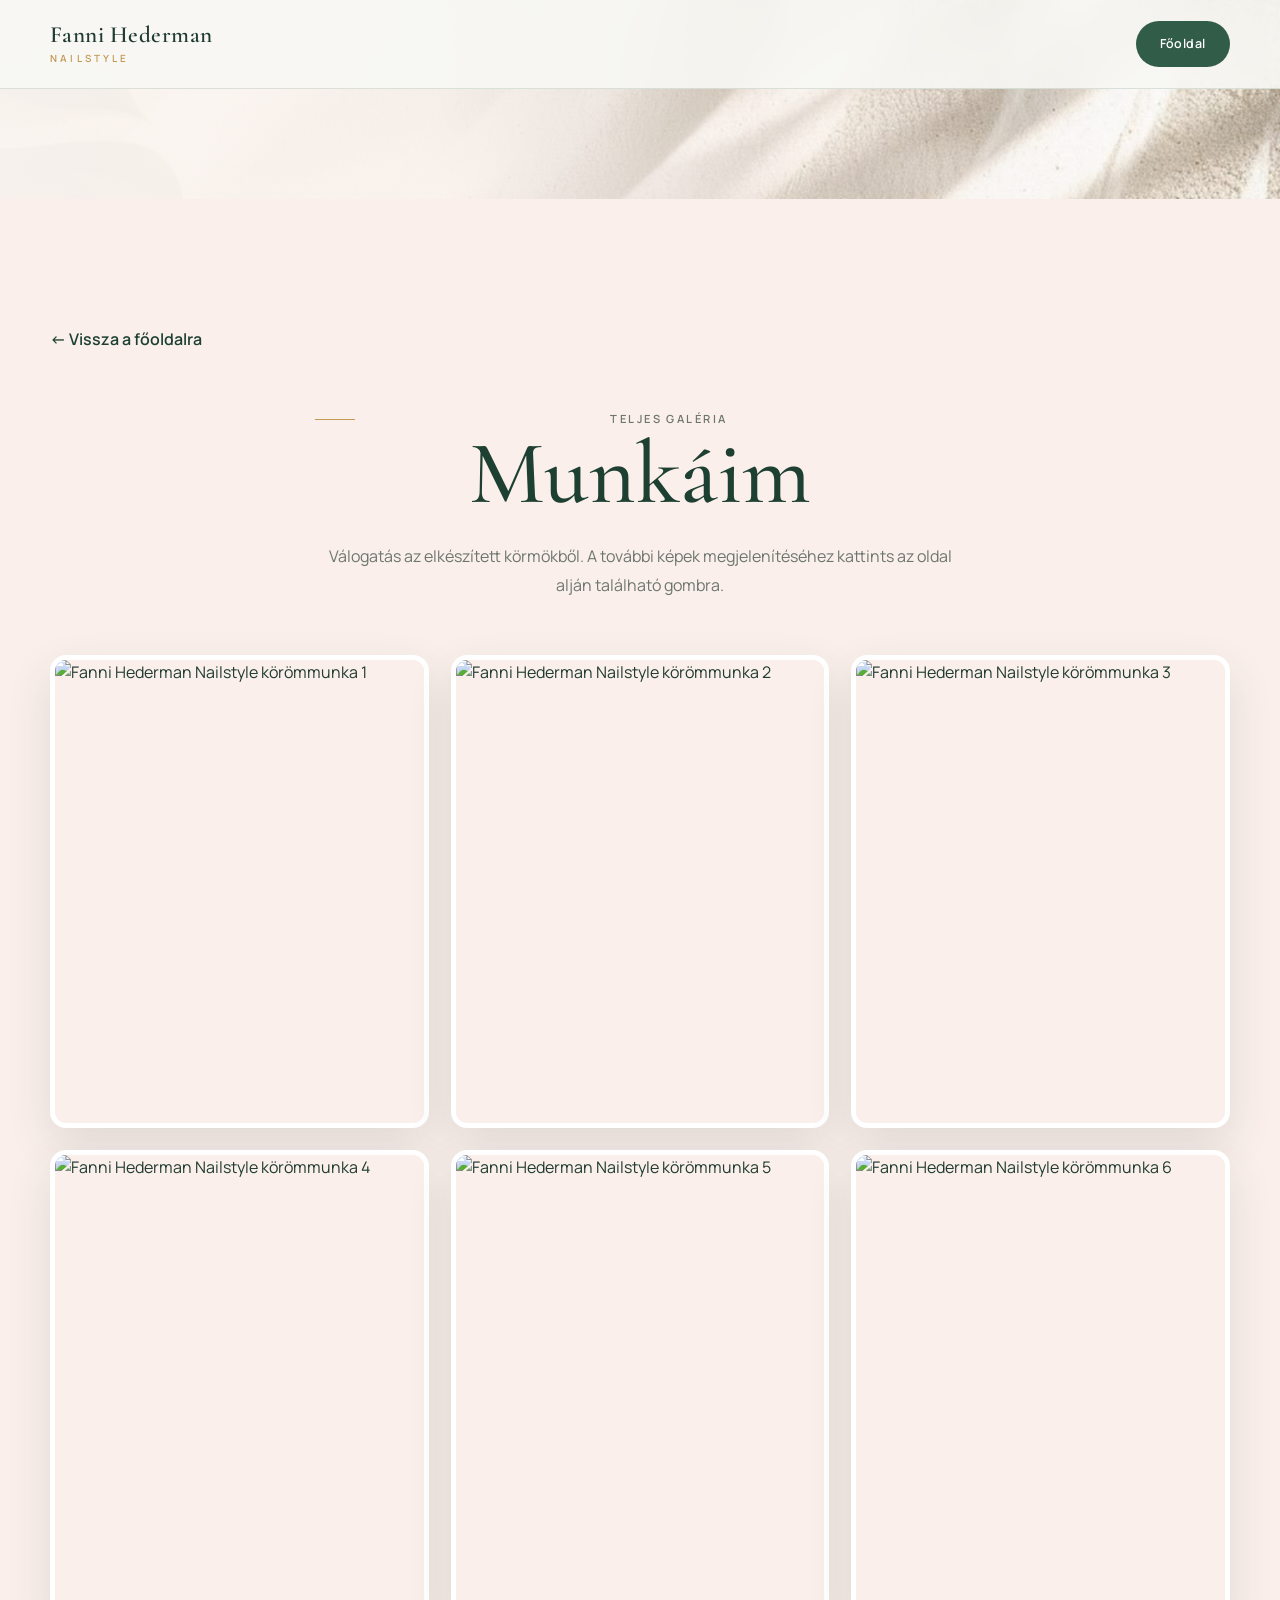
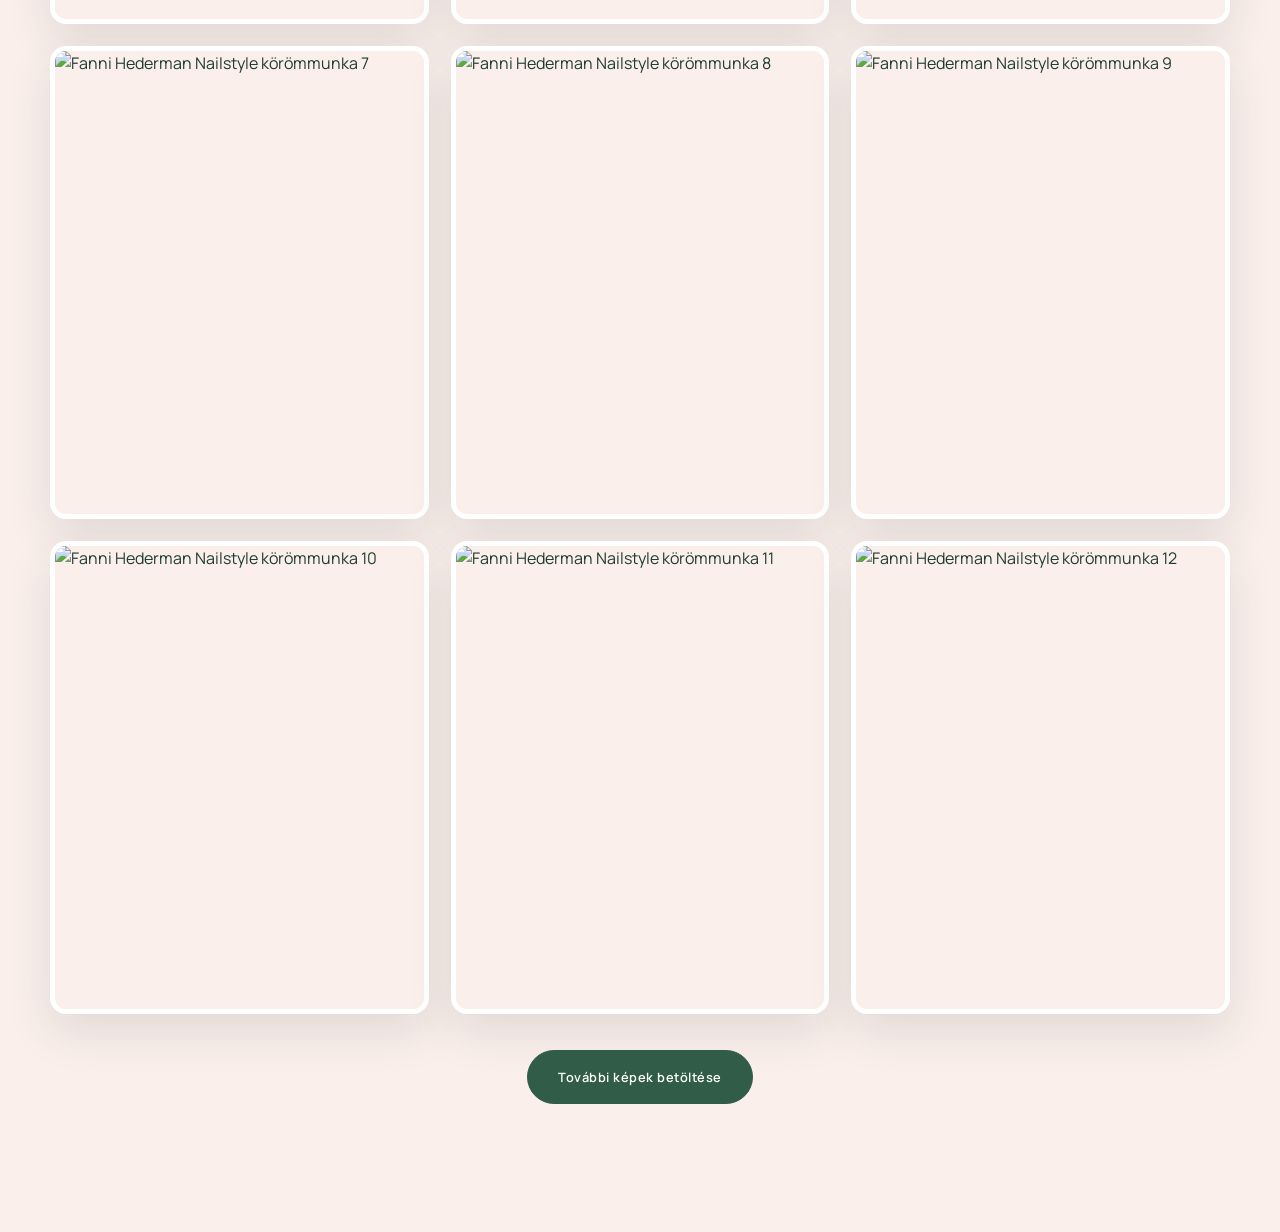
==== commit e83f138a: "WebP galéria kódok" ====
--- a/galeria.html
+++ b/galeria.html
@@ -117,7 +117,7 @@
     </main>
 
     <script
-        src="./galeria.js?v=1"
+        src="./galeria.js?v=2"
         defer
     ></script>
 
--- a/style.css
+++ b/style.css
@@ -2809,4 +2809,489 @@
         background: transparent !important;
         background-image: none !important;
     }
-}+}
+/* =========================================================
+   FŐOLDALI LAPOZHATÓ GALÉRIA
+   ========================================================= */
+
+.featured-gallery {
+    position: relative;
+    width: min(100%, 900px);
+    margin-inline: auto;
+}
+
+.featured-gallery-window {
+    position: relative;
+    overflow: hidden;
+    background-color: var(--color-blush-light);
+    border: 7px solid rgba(255, 253, 251, 0.92);
+    border-radius: 8px;
+    box-shadow: 0 24px 60px rgba(49, 66, 55, 0.15);
+}
+
+.featured-gallery-slide {
+    display: none;
+    width: 100%;
+    height: min(680px, 72vh);
+    margin: 0;
+}
+
+.featured-gallery-slide.is-active {
+    display: block;
+    animation: galleryFade 450ms ease;
+}
+
+.featured-gallery-slide img {
+    width: 100%;
+    height: 100%;
+    display: block;
+    object-fit: contain;
+    object-position: center;
+    background-color: var(--color-blush-light);
+}
+
+@keyframes galleryFade {
+    from {
+        opacity: 0.25;
+        transform: scale(0.99);
+    }
+
+    to {
+        opacity: 1;
+        transform: scale(1);
+    }
+}
+
+.featured-gallery-arrow {
+    position: absolute;
+    top: 50%;
+    z-index: 5;
+    width: 52px;
+    height: 52px;
+    padding: 0;
+    color: #ffffff;
+    background-color: rgba(29, 64, 50, 0.88);
+    border: 1px solid rgba(255, 255, 255, 0.45);
+    border-radius: 50%;
+    cursor: pointer;
+    font-size: 1.55rem;
+    line-height: 1;
+    transform: translateY(-50%);
+    transition:
+        background-color 200ms ease,
+        transform 200ms ease;
+}
+
+.featured-gallery-arrow:hover {
+    background-color: var(--color-gold);
+    transform: translateY(-50%) scale(1.06);
+}
+
+.featured-gallery-prev {
+    left: 20px;
+}
+
+.featured-gallery-next {
+    right: 20px;
+}
+
+.featured-gallery-dots {
+    margin-top: 22px;
+    display: flex;
+    justify-content: center;
+    gap: 10px;
+}
+
+.featured-gallery-dot {
+    width: 10px;
+    height: 10px;
+    padding: 0;
+    background-color: rgba(29, 64, 50, 0.3);
+    border: 0;
+    border-radius: 50%;
+    cursor: pointer;
+}
+
+.featured-gallery-dot.is-active {
+    background-color: var(--color-green-dark);
+    transform: scale(1.25);
+}
+
+.gallery-more-wrap {
+    margin-top: 36px;
+    display: flex;
+    justify-content: center;
+}
+
+/* =========================================================
+   TELJES GALÉRIAOLDAL
+   ========================================================= */
+
+.full-gallery-page {
+    min-height: 100vh;
+    padding-top: 110px;
+}
+
+.full-gallery-heading {
+    margin-bottom: 55px;
+    text-align: center;
+}
+
+.full-gallery-heading h1 {
+    margin: 0;
+    color: var(--color-green-dark);
+    font-family: var(--font-heading);
+    font-size: clamp(3.2rem, 7vw, 6rem);
+    font-weight: 500;
+    line-height: 1;
+}
+
+.full-gallery-heading p {
+    max-width: 650px;
+    margin: 24px auto 0;
+    color: var(--color-text-light);
+    line-height: 1.8;
+}
+
+.full-gallery-back {
+    margin-bottom: 32px;
+    display: inline-flex;
+    color: var(--color-green-dark);
+    font-weight: 600;
+}
+
+.full-gallery-grid {
+    display: grid;
+    grid-template-columns: repeat(3, minmax(0, 1fr));
+    gap: 24px;
+}
+
+.full-gallery-card {
+    overflow: hidden;
+    margin: 0;
+    aspect-ratio: 4 / 5;
+    background-color: var(--color-blush-light);
+    border: 6px solid rgba(255, 253, 251, 0.92);
+    border-radius: 7px;
+    box-shadow: 0 18px 45px rgba(49, 66, 55, 0.12);
+}
+
+.full-gallery-card a {
+    width: 100%;
+    height: 100%;
+    display: block;
+}
+
+.full-gallery-card img {
+    width: 100%;
+    height: 100%;
+    display: block;
+    object-fit: contain;
+    object-position: center;
+    transition: transform 500ms ease;
+}
+
+.full-gallery-card:hover img {
+    transform: scale(1.035);
+}
+
+.full-gallery-load-more {
+    margin-top: 45px;
+    display: flex;
+    justify-content: center;
+}
+
+@media (max-width: 900px) {
+    .full-gallery-grid {
+        grid-template-columns: repeat(2, minmax(0, 1fr));
+    }
+}
+
+@media (max-width: 700px) {
+    .featured-gallery-slide {
+        height: 500px;
+    }
+
+    .featured-gallery-arrow {
+        width: 44px;
+        height: 44px;
+        font-size: 1.25rem;
+    }
+
+    .featured-gallery-prev {
+        left: 10px;
+    }
+
+    .featured-gallery-next {
+        right: 10px;
+    }
+
+    .full-gallery-page {
+        padding-top: 85px;
+    }
+
+    .full-gallery-grid {
+        grid-template-columns: 1fr;
+        gap: 18px;
+    }
+}
+
+@media (max-width: 450px) {
+    .featured-gallery-slide {
+        height: 430px;
+    }
+}/* =========================================================
+   GALÉRIA – LETISZTULTABB MEGJELENÉS
+   ========================================================= */
+
+.gallery-section {
+    background-image: none;
+    background-color: var(--color-blush-light);
+}
+
+.featured-gallery {
+    width: min(100%, 620px);
+    margin-inline: auto;
+}
+
+.featured-gallery-window {
+    overflow: hidden;
+    background-color: transparent;
+    border: 6px solid rgba(255, 255, 255, 0.95);
+    border-radius: 18px;
+    box-shadow: 0 22px 55px rgba(29, 64, 50, 0.16);
+}
+
+.featured-gallery-slide {
+    width: 100%;
+    height: auto;
+    aspect-ratio: 3 / 4;
+    margin: 0;
+}
+
+.featured-gallery-slide img {
+    width: 100%;
+    height: 100%;
+    display: block;
+    object-fit: cover;
+    object-position: center;
+    background-color: transparent;
+}
+
+.featured-gallery-arrow {
+    width: 46px;
+    height: 46px;
+    background-color: rgba(29, 64, 50, 0.9);
+    border: 2px solid rgba(255, 255, 255, 0.85);
+    box-shadow: 0 8px 22px rgba(29, 64, 50, 0.25);
+}
+
+.featured-gallery-prev {
+    left: 16px;
+}
+
+.featured-gallery-next {
+    right: 16px;
+}
+
+.featured-gallery-dots {
+    margin-top: 18px;
+}
+
+.gallery-more-wrap {
+    margin-top: 28px;
+}
+
+@media (max-width: 700px) {
+    .featured-gallery {
+        width: min(100%, 480px);
+    }
+
+    .featured-gallery-slide {
+        height: auto;
+        aspect-ratio: 3 / 4;
+    }
+
+    .featured-gallery-arrow {
+        width: 40px;
+        height: 40px;
+    }
+
+    .featured-gallery-prev {
+        left: 10px;
+    }
+
+    .featured-gallery-next {
+        right: 10px;
+    }
+}
+
+/* =========================================================
+   3 × 3-AS, OLDALANKÉNT 9 KÉPES GALÉRIA
+   Ezt a style.css LEGVÉGÉRE másold.
+   ========================================================= */
+
+.gallery-section {
+    background: var(--color-blush-light) !important;
+    background-image: none !important;
+}
+
+.gallery-section::before,
+.gallery-section::after {
+    display: none !important;
+}
+
+.home-gallery-grid {
+    width: min(100%, 1120px);
+    margin-inline: auto;
+    display: grid;
+    grid-template-columns: repeat(3, minmax(0, 1fr));
+    gap: 22px;
+}
+
+.home-gallery-card {
+    position: relative;
+    overflow: hidden;
+    margin: 0;
+    aspect-ratio: 4 / 5;
+    background-color: #ffffff;
+    border: 5px solid rgba(255, 255, 255, 0.96);
+    border-radius: 16px;
+    box-shadow: 0 16px 38px rgba(29, 64, 50, 0.13);
+}
+
+.home-gallery-card a {
+    width: 100%;
+    height: 100%;
+    display: block;
+}
+
+.home-gallery-card img {
+    width: 100%;
+    height: 100%;
+    display: block;
+    object-fit: cover;
+    object-position: center;
+    transition:
+        transform 400ms ease,
+        filter 400ms ease;
+}
+
+.home-gallery-card:hover img {
+    transform: scale(1.035);
+    filter: brightness(0.96);
+}
+
+.home-gallery-pagination {
+    margin-top: 34px;
+    display: flex;
+    align-items: center;
+    justify-content: center;
+    gap: 24px;
+}
+
+.gallery-page-button {
+    min-width: 132px;
+    padding: 13px 20px;
+    display: inline-flex;
+    align-items: center;
+    justify-content: center;
+    gap: 10px;
+    color: #ffffff;
+    background-color: var(--color-green-dark);
+    border: 0;
+    border-radius: 999px;
+    cursor: pointer;
+    font: inherit;
+    font-weight: 600;
+}
+
+.gallery-page-button:hover:not(:disabled) {
+    transform: translateY(-2px);
+}
+
+.gallery-page-button:disabled {
+    cursor: not-allowed;
+    opacity: 0.35;
+}
+
+.gallery-page-status {
+    min-width: 70px;
+    color: var(--color-green-dark);
+    font-weight: 700;
+    text-align: center;
+}
+
+.gallery-more-wrap {
+    margin-top: 32px;
+    display: flex;
+    justify-content: center;
+}
+
+.full-gallery-grid {
+    display: grid;
+    grid-template-columns: repeat(3, minmax(0, 1fr));
+    gap: 22px;
+}
+
+.full-gallery-card {
+    overflow: hidden;
+    margin: 0;
+    aspect-ratio: 4 / 5;
+    border: 5px solid #ffffff;
+    border-radius: 16px;
+}
+
+.full-gallery-card a,
+.full-gallery-card img {
+    width: 100%;
+    height: 100%;
+    display: block;
+}
+
+.full-gallery-card img {
+    object-fit: cover;
+    object-position: center;
+}
+
+.full-gallery-load-more {
+    margin-top: 36px;
+    display: flex;
+    justify-content: center;
+}
+
+@media (max-width: 900px) {
+    .home-gallery-grid,
+    .full-gallery-grid {
+        grid-template-columns: repeat(2, minmax(0, 1fr));
+        gap: 18px;
+    }
+}
+
+@media (max-width: 560px) {
+    .home-gallery-grid,
+    .full-gallery-grid {
+        grid-template-columns: 1fr;
+        gap: 16px;
+    }
+
+    .home-gallery-card,
+    .full-gallery-card {
+        max-width: 440px;
+        width: 100%;
+        margin-inline: auto;
+    }
+
+    .home-gallery-pagination {
+        gap: 12px;
+    }
+
+    .gallery-page-button {
+        min-width: 52px;
+        padding: 13px 16px;
+    }
+
+    .gallery-page-button span {
+        display: none;
+    }
+}
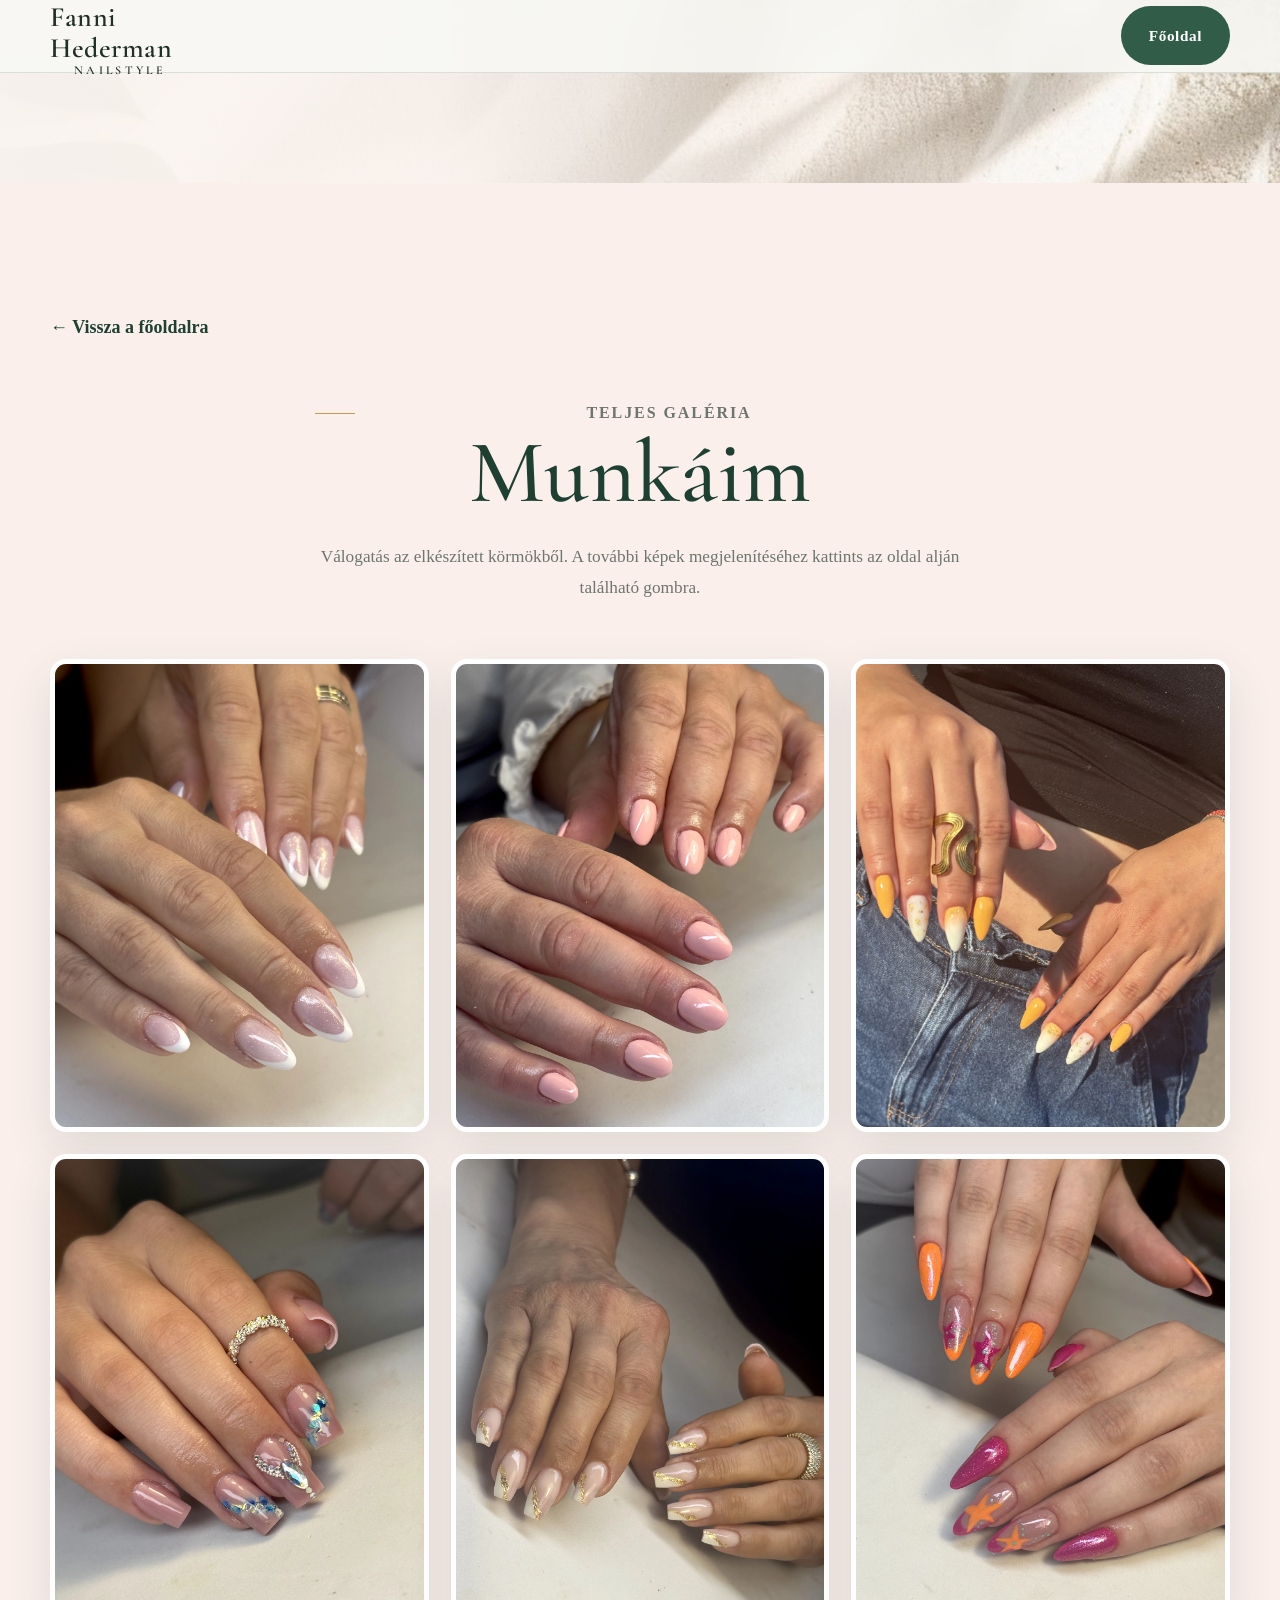
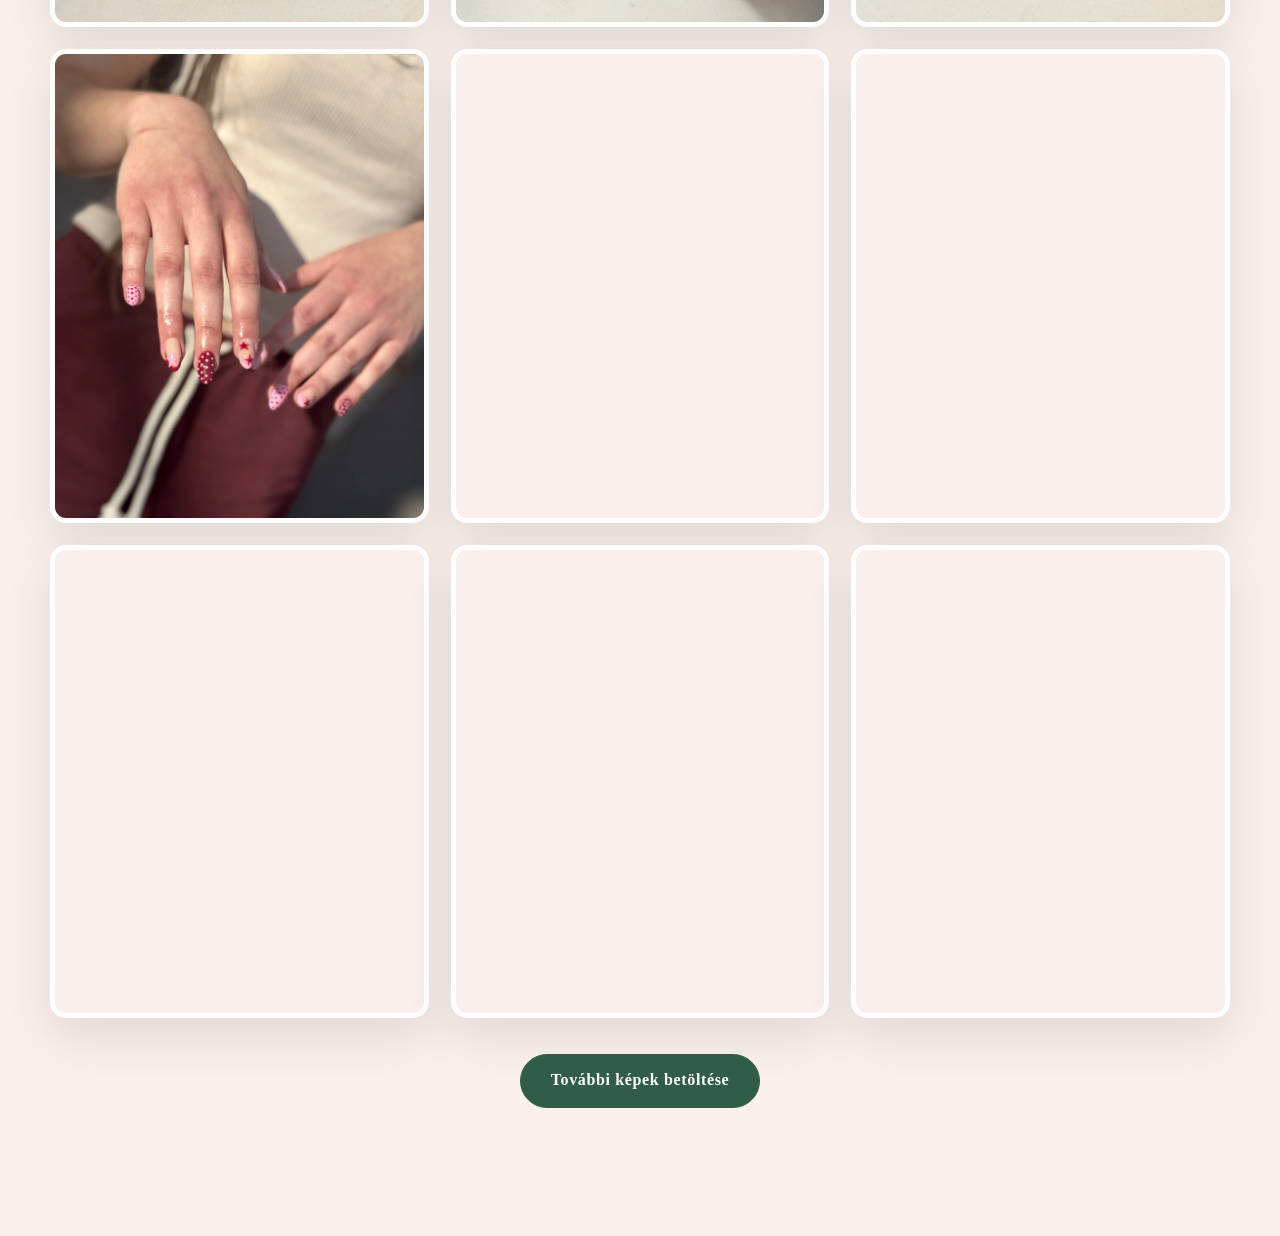
==== commit 5b4e5b37: "Google Ads címke hozzáadása" ====
--- a/galeria.html
+++ b/galeria.html
@@ -33,6 +33,15 @@
         rel="stylesheet"
         href="./style.css?v=8"
     >
+    <!-- Google tag (gtag.js) -->
+<script async src="https://www.googletagmanager.com/gtag/js?id=AW-18316310927"></script>
+<script>
+  window.dataLayer = window.dataLayer || [];
+  function gtag(){dataLayer.push(arguments);}
+  gtag('js', new Date());
+
+  gtag('config', 'AW-18316310927');
+</script>
 </head>
 
 <body>
--- a/style.css
+++ b/style.css
@@ -936,10 +936,9 @@
 }
 
 .service-number {
-    color: var(--color-gold);
-    font-family: var(--font-heading);
-    font-size: 1.05rem;
-    letter-spacing: 0.12em;
+    width: 48px !important;
+    height: 48px !important;
+    background-size: 155% auto !important;
 }
 
 .service-card h3 {
@@ -1188,12 +1187,13 @@
 }
 
 .price-item {
-    min-height: 96px;
-    padding: 22px 4px;
+    position: relative;
+    width: 100%;
+    padding: 28px 0;
     display: flex;
     align-items: center;
     justify-content: space-between;
-    gap: 35px;
+    gap: 32px;
     border-bottom: 1px solid rgba(194, 154, 85, 0.24);
     transition:
         padding var(--transition),
@@ -1349,9 +1349,6 @@
 /* Árlista – mobil */
 
 @media (max-width: 700px) {
-    .price-section {
-        padding: 80px 0;
-    }
 
     .price-container {
         width: min(calc(100% - 32px), var(--container-width));
@@ -1394,6 +1391,7 @@
         border-radius: 140px 140px 24px 24px;
     }
 }
+
 /* Fotószerű botanikus háttér a nyitó szakaszhoz */
 
 .hero::after {
@@ -1911,7 +1909,7 @@
 .contact-layout {
     display: grid;
     grid-template-columns: minmax(0, 0.8fr) minmax(420px, 1.2fr);
-    align-items: stretch;
+    align-items: start;
     gap: clamp(35px, 6vw, 80px);
 }
 
@@ -1971,6 +1969,8 @@
 
 .contact-booking {
     position: relative;
+    height: fit-content;
+align-self: start;
     overflow: hidden;
     padding: clamp(45px, 6vw, 76px);
     color: #ffffff;
@@ -2550,7 +2550,7 @@
     background-repeat: no-repeat !important;
     background-position: center center !important;
     background-size: cover !important;
-    background-attachment: fixed !important;
+    background-attachment: scroll !important;
     background-blend-mode: normal !important;
 }
 
@@ -3295,3 +3295,2570 @@
         display: none;
     }
 }
+/* Elegánsabb és jobban olvasható betűk */
+
+@import url("https://fonts.googleapis.com/css2?family=Cormorant+Garamond:wght@500;600;700&family=Lora:wght@400;500;600&display=swap");
+
+body {
+    font-family: "Lora", serif;
+    font-size: 17px;
+    line-height: 1.8;
+    color: #26352e;
+}
+
+h1,
+h2,
+h3,
+.logo-name,
+.logo-subtitle,
+.about-signature {
+    font-family: "Cormorant Garamond", serif;
+    font-weight: 600;
+    color: #1f3028;
+}
+
+h1 {
+    font-size: clamp(3.2rem, 7vw, 6.5rem);
+    line-height: 0.95;
+}
+
+h2 {
+    font-size: clamp(2.5rem, 5vw, 4.5rem);
+    line-height: 1.05;
+}
+
+h3 {
+    font-size: 1.7rem;
+}
+
+p {
+    font-size: 1.08rem;
+    line-height: 1.9;
+    color: #35453d;
+}
+
+.about-content p {
+    font-size: 1.12rem;
+    font-weight: 500;
+    color: #26352e;
+    text-shadow: 0 1px 3px rgba(255, 255, 255, 0.9);
+}
+
+.about-lead {
+    font-family: "Cormorant Garamond", serif;
+    font-size: 1.45rem !important;
+    line-height: 1.7 !important;
+    color: #1f3028 !important;
+}
+
+.main-navigation a,
+.header-button,
+.primary-button,
+.secondary-button,
+.text-link,
+.reviews-link {
+    font-family: "Lora", serif;
+    font-weight: 600;
+}
+
+.section-eyebrow,
+.hero-eyebrow,
+.booking-card-label,
+.contact-label,
+.contact-booking-label {
+    font-size: 0.95rem;
+    font-weight: 600;
+    letter-spacing: 0.12em;
+    color: #4c6658;
+}
+
+.text-link {
+    font-size: 1.05rem;
+    color: #203c30;
+}
+
+@media (max-width: 768px) {
+    body {
+        font-size: 16px;
+    }
+
+    p {
+        font-size: 1rem;
+        line-height: 1.75;
+    }
+
+   .about-content p {
+    font-size: 1.12rem;
+    font-weight: 500;
+    color: #1d3027;
+            text-shadow: none;
+    }
+}
+
+.about-content {
+    position: relative;
+    z-index: 2;
+}
+
+.about-content p,
+.about-content h2,
+.about-content a {
+    text-shadow: none !important;
+}
+
+.about-content > p:not(.about-lead) {
+    font-size: 1.05rem;
+    line-height: 1.85;
+    font-weight: 500;
+    color: #26372f;
+}
+
+
+/* Mobilos beállítások */
+
+@media (max-width: 768px) {
+    body {
+        font-size: 16px;
+    }
+
+    p {
+        font-size: 1rem;
+        line-height: 1.75;
+    }
+
+    .about-content p {
+        font-size: 1.02rem;
+    }
+
+    .about-lead {
+        font-size: 1.25rem !important;
+    }
+}/* Rólam rész – nagyobb és jobban olvasható szöveg */
+
+.about-content {
+    background: rgba(250, 247, 239, 0.82);
+    padding: 32px;
+    border-radius: 8px;
+}
+
+.about-content p,
+.about-content .about-lead {
+    color: #17271f !important;
+    opacity: 1 !important;
+    text-shadow: none !important;
+    font-weight: 600;
+}
+
+.about-content > p:not(.about-lead) {
+    font-size: 1.2rem !important;
+    line-height: 1.9;
+}
+
+.about-content .about-lead {
+    font-size: 1.32rem !important;
+    line-height: 1.85;
+}
+
+@media (max-width: 768px) {
+    .about-content {
+        padding: 22px 18px;
+    }
+
+    .about-content > p:not(.about-lead) {
+        font-size: 1.1rem !important;
+    }
+
+    .about-content .about-lead {
+        font-size: 1.2rem !important;
+    }
+}
+
+/* ==================================================
+   NAGYOBB ÉS OLVASHATÓBB BETŰK AZ EGÉSZ OLDALON
+   ================================================== */
+
+body {
+    font-size: 18px !important;
+    color: #1d3027;
+}
+
+/* Fejléc magassága */
+
+.site-header,
+.header-container {
+    min-height: 94px;
+}
+
+/* Logó */
+
+.logo-name {
+    font-size: 1.75rem !important;
+    line-height: 1.1;
+}
+
+.logo-subtitle {
+    font-size: 0.75rem !important;
+    letter-spacing: 0.28em;
+    margin-top: 6px;
+}
+
+/* Felső menüpontok */
+
+.main-navigation a {
+    font-size: 1rem !important;
+    font-weight: 600 !important;
+    letter-spacing: 0.02em;
+}
+
+/* Fejléc időpontkérés gomb */
+
+.header-button {
+    font-size: 0.95rem !important;
+    padding: 16px 28px !important;
+}
+
+/* Kisebb szakaszcímek */
+
+.section-eyebrow,
+.hero-eyebrow {
+    font-size: 1rem !important;
+    font-weight: 600 !important;
+    letter-spacing: 0.12em;
+}
+
+/* Általános bekezdések */
+
+p {
+    font-size: 1.08rem;
+    line-height: 1.8;
+}
+
+/* Rólam rész szövegdoboza */
+
+.about-content {
+    background: rgba(252, 249, 242, 0.9) !important;
+    padding: 38px 42px !important;
+    border-radius: 10px;
+    box-shadow: 0 12px 40px rgba(36, 53, 43, 0.08);
+}
+
+/* Rólam rész normál szövege */
+
+.about-content p {
+    color: #17281f !important;
+    opacity: 1 !important;
+    font-size: 1.18rem !important;
+    line-height: 1.85 !important;
+    font-weight: 500 !important;
+    text-shadow: none !important;
+}
+
+/* Rólam rész első kiemelt bekezdése */
+
+.about-content .about-lead {
+    font-size: 1.32rem !important;
+    line-height: 1.75 !important;
+    font-weight: 500 !important;
+}
+
+/* Szolgáltatások, árlista, galéria és kapcsolat szövegei */
+
+.service-card p,
+.services-heading > p,
+.price-heading > p,
+.gallery-heading > p,
+.reviews-heading > p,
+.contact-heading > p,
+.booking-card p,
+.contact-booking p,
+.contact-detail p {
+    font-size: 1.05rem !important;
+    line-height: 1.75 !important;
+}
+
+/* Kártyacímek */
+
+.service-card h3,
+.price-item h3,
+.booking-card h3,
+.contact-detail h3,
+.contact-booking h3 {
+    font-size: 1.35rem !important;
+}
+
+/* Vélemények */
+
+.review-card blockquote {
+    font-size: 1.12rem !important;
+    line-height: 1.75 !important;
+}
+
+/* Gombok és szöveges hivatkozások */
+
+.primary-button,
+.secondary-button,
+.text-link,
+.service-card a,
+.reviews-link {
+    font-size: 1rem !important;
+    font-weight: 600 !important;
+}
+
+/* Mobiltelefon */
+
+@media (max-width: 768px) {
+    body {
+        font-size: 17px !important;
+    }
+
+    .site-header,
+    .header-container {
+        min-height: 76px;
+    }
+
+    .logo-name {
+        font-size: 1.45rem !important;
+    }
+
+    .about-content {
+        padding: 26px 20px !important;
+    }
+
+    .about-content p {
+        font-size: 1.08rem !important;
+    }
+
+    .about-content .about-lead {
+        font-size: 1.2rem !important;
+    }
+}/* ==================================================
+   NAGYOBB ÉS OLVASHATÓBB BETŰK AZ EGÉSZ OLDALON
+   ================================================== */
+
+body {
+    font-size: 18px !important;
+    color: #1d3027;
+}
+
+/* Fejléc magassága */
+
+.site-header,
+.header-container {
+    min-height: 94px;
+}
+
+/* Logó */
+
+.logo-name {
+    font-size: 1.75rem !important;
+    line-height: 1.1;
+}
+
+.logo-subtitle {
+    font-size: 0.75rem !important;
+    letter-spacing: 0.28em;
+    margin-top: 6px;
+}
+
+/* Felső menüpontok */
+
+.main-navigation a {
+    font-size: 1rem !important;
+    font-weight: 600 !important;
+    letter-spacing: 0.02em;
+}
+
+/* Fejléc időpontkérés gomb */
+
+.header-button {
+    font-size: 0.95rem !important;
+    padding: 16px 28px !important;
+}
+
+/* Kisebb szakaszcímek */
+
+.section-eyebrow,
+.hero-eyebrow {
+    font-size: 1rem !important;
+    font-weight: 600 !important;
+    letter-spacing: 0.12em;
+}
+
+/* Általános bekezdések */
+
+p {
+    font-size: 1.08rem;
+    line-height: 1.8;
+}
+
+/* Rólam rész szövegdoboza */
+
+.about-content {
+    background: rgba(252, 249, 242, 0.9) !important;
+    padding: 38px 42px !important;
+    border-radius: 10px;
+    box-shadow: 0 12px 40px rgba(36, 53, 43, 0.08);
+}
+
+/* Rólam rész normál szövege */
+
+.about-content p {
+    color: #17281f !important;
+    opacity: 1 !important;
+    font-size: 1.18rem !important;
+    line-height: 1.85 !important;
+    font-weight: 500 !important;
+    text-shadow: none !important;
+}
+
+/* Rólam rész első kiemelt bekezdése */
+
+.about-content .about-lead {
+    font-size: 1.32rem !important;
+    line-height: 1.75 !important;
+    font-weight: 500 !important;
+}
+
+/* Szolgáltatások, árlista, galéria és kapcsolat szövegei */
+
+.service-card p,
+.services-heading > p,
+.price-heading > p,
+.gallery-heading > p,
+.reviews-heading > p,
+.contact-heading > p,
+.booking-card p,
+.contact-booking p,
+.contact-detail p {
+    font-size: 1.05rem !important;
+    line-height: 1.75 !important;
+}
+
+/* Kártyacímek */
+
+.service-card h3,
+.price-item h3,
+.booking-card h3,
+.contact-detail h3,
+.contact-booking h3 {
+    font-size: 1.35rem !important;
+}
+
+/* Vélemények */
+
+.review-card blockquote {
+    font-size: 1.12rem !important;
+    line-height: 1.75 !important;
+}
+
+/* Gombok és szöveges hivatkozások */
+
+.primary-button,
+.secondary-button,
+.text-link,
+.service-card a,
+.reviews-link {
+    font-size: 1rem !important;
+    font-weight: 600 !important;
+}
+
+/* Mobiltelefon */
+
+@media (max-width: 768px) {
+    body {
+        font-size: 17px !important;
+    }
+
+    .site-header,
+    .header-container {
+        min-height: 76px;
+    }
+
+    .logo-name {
+        font-size: 1.45rem !important;
+    }
+
+    .about-content {
+        padding: 26px 20px !important;
+    }
+
+    .about-content p {
+        font-size: 1.08rem !important;
+    }
+
+    .about-content .about-lead {
+        font-size: 1.2rem !important;
+    }
+}/* ==================================================
+   NAGYOBB ÉS OLVASHATÓBB BETŰK AZ EGÉSZ OLDALON
+   ================================================== */
+
+body {
+    font-size: 18px !important;
+    color: #1d3027;
+}
+
+/* Fejléc magassága */
+
+.site-header,
+.header-container {
+    min-height: 94px;
+}
+
+/* Logó */
+
+.logo-name {
+    font-size: 1.75rem !important;
+    line-height: 1.1;
+}
+
+.logo-subtitle {
+    font-size: 0.75rem !important;
+    letter-spacing: 0.28em;
+    margin-top: 6px;
+}
+
+/* Felső menüpontok */
+
+.main-navigation a {
+    font-size: 1rem !important;
+    font-weight: 600 !important;
+    letter-spacing: 0.02em;
+}
+
+/* Fejléc időpontkérés gomb */
+
+.header-button {
+    font-size: 0.95rem !important;
+    padding: 16px 28px !important;
+}
+
+/* Kisebb szakaszcímek */
+
+.section-eyebrow,
+.hero-eyebrow {
+    font-size: 1rem !important;
+    font-weight: 600 !important;
+    letter-spacing: 0.12em;
+}
+
+/* Általános bekezdések */
+
+p {
+    font-size: 1.08rem;
+    line-height: 1.8;
+}
+
+/* Rólam rész szövegdoboza */
+
+.about-content {
+    background: rgba(252, 249, 242, 0.9) !important;
+    padding: 38px 42px !important;
+    border-radius: 10px;
+    box-shadow: 0 12px 40px rgba(36, 53, 43, 0.08);
+}
+
+/* Rólam rész normál szövege */
+
+.about-content p {
+    color: #17281f !important;
+    opacity: 1 !important;
+    font-size: 1.18rem !important;
+    line-height: 1.85 !important;
+    font-weight: 500 !important;
+    text-shadow: none !important;
+}
+
+/* Rólam rész első kiemelt bekezdése */
+
+.about-content .about-lead {
+    font-size: 1.32rem !important;
+    line-height: 1.75 !important;
+    font-weight: 500 !important;
+}
+
+/* Szolgáltatások, árlista, galéria és kapcsolat szövegei */
+
+.service-card p,
+.services-heading > p,
+.price-heading > p,
+.gallery-heading > p,
+.reviews-heading > p,
+.contact-heading > p,
+.booking-card p,
+.contact-booking p,
+.contact-detail p {
+    font-size: 1.05rem !important;
+    line-height: 1.75 !important;
+}
+
+/* Kártyacímek */
+
+.service-card h3,
+.price-item h3,
+.booking-card h3,
+.contact-detail h3,
+.contact-booking h3 {
+    font-size: 1.35rem !important;
+}
+
+/* Vélemények */
+
+.review-card blockquote {
+    font-size: 1.12rem !important;
+    line-height: 1.75 !important;
+}
+
+/* Gombok és szöveges hivatkozások */
+
+.primary-button,
+.secondary-button,
+.text-link,
+.service-card a,
+.reviews-link {
+    font-size: 1rem !important;
+    font-weight: 600 !important;
+}
+
+/* Mobiltelefon */
+
+@media (max-width: 768px) {
+    body {
+        font-size: 17px !important;
+    }
+
+    .site-header,
+    .header-container {
+        min-height: 76px;
+    }
+
+    .logo-name {
+        font-size: 1.45rem !important;
+    }
+
+    .about-content {
+        padding: 26px 20px !important;
+    }
+
+    .about-content p {
+        font-size: 1.08rem !important;
+    }
+
+    .about-content .about-lead {
+        font-size: 1.2rem !important;
+    }
+}
+/* Rövid szakaszleírások – elegáns, doboz nélkül */
+
+.services-heading > p,
+.price-heading > p:last-child,
+.gallery-heading > p,
+.reviews-heading > p,
+.contact-heading > p:last-child {
+    max-width: 560px !important;
+    padding: 0 !important;
+
+    color: #203b30 !important;
+    background: transparent !important;
+
+    font-family: var(--font-heading) !important;
+    font-size: clamp(1.3rem, 1.5vw, 1.55rem) !important;
+    font-weight: 600 !important;
+    line-height: 1.55 !important;
+    letter-spacing: 0.01em !important;
+
+    border: none !important;
+    border-radius: 0 !important;
+    box-shadow: none !important;
+
+    opacity: 1 !important;
+    text-shadow: none !important;
+}
+
+@media (max-width: 768px) {
+    .services-heading > p,
+    .price-heading > p:last-child,
+    .gallery-heading > p,
+    .reviews-heading > p,
+    .contact-heading > p:last-child {
+        font-size: 1.2rem !important;
+        line-height: 1.55 !important;
+    }
+}
+/* Rólam rész – kiegyensúlyozott mobilméret */
+
+@media (max-width: 768px) {
+    .about-section {
+        padding-top: 55px !important;
+        padding-bottom: 55px !important;
+    }
+
+    .about-content {
+        padding: 22px 18px !important;
+    }
+
+    .about-content .section-eyebrow {
+        margin-bottom: 18px !important;
+        font-size: 0.85rem !important;
+    }
+
+    .about-content h2 {
+        font-size: clamp(2.35rem, 9.5vw, 3rem) !important;
+        line-height: 1 !important;
+        letter-spacing: -0.025em !important;
+    }
+
+    .about-content h2 span {
+        margin-top: 7px !important;
+    }
+
+    .about-content p {
+        font-size: 1rem !important;
+        line-height: 1.7 !important;
+        font-weight: 500 !important;
+    }
+
+    .about-content .about-lead {
+        margin-top: 24px !important;
+        font-size: 1.05rem !important;
+        line-height: 1.7 !important;
+    }
+
+    .about-content > p + p {
+        margin-top: 16px !important;
+    }
+}
+/* Mobil hamburger menü */
+
+@media (max-width: 1020px) {
+    .header-container {
+        position: relative;
+    }
+
+    .menu-button {
+        position: relative;
+        z-index: 1002;
+        flex-shrink: 0;
+    }
+
+    .main-navigation {
+        position: absolute;
+        z-index: 1001;
+        top: 100%;
+        right: 0;
+        left: 0;
+
+        display: flex !important;
+        flex-direction: column;
+        align-items: stretch;
+        gap: 0;
+
+        padding: 12px 24px 20px;
+        background: rgba(248, 248, 244, 0.98);
+        border: 1px solid rgba(49, 93, 72, 0.15);
+        border-top: none;
+        box-shadow: 0 20px 35px rgba(30, 55, 43, 0.12);
+
+        opacity: 0;
+        visibility: hidden;
+        pointer-events: none;
+        transform: translateY(-8px);
+
+        transition:
+            opacity 200ms ease,
+            visibility 200ms ease,
+            transform 200ms ease;
+    }
+
+    .main-navigation.is-open {
+        opacity: 1;
+        visibility: visible;
+        pointer-events: auto;
+        transform: translateY(0);
+    }
+
+    .main-navigation a {
+        display: block;
+        padding: 14px 0;
+        color: #1d4032 !important;
+        font-size: 1rem !important;
+        text-align: center;
+        border-bottom: 1px solid rgba(49, 93, 72, 0.12);
+    }
+
+    .main-navigation a:last-child {
+        border-bottom: none;
+    }
+
+    .menu-button span {
+        transition:
+            transform 200ms ease,
+            opacity 200ms ease;
+    }
+
+    .menu-button.is-open span:nth-child(1) {
+        transform: translateY(6px) rotate(45deg);
+    }
+
+    .menu-button.is-open span:nth-child(2) {
+        opacity: 0;
+    }
+
+    .menu-button.is-open span:nth-child(3) {
+        transform: translateY(-6px) rotate(-45deg);
+    }
+}
+/* Mobil hamburger menü */
+
+@media (max-width: 1020px) {
+    .header-container {
+        position: relative;
+    }
+
+    .menu-button {
+        position: relative;
+        z-index: 1002;
+    }
+
+    .main-navigation {
+        position: absolute;
+        top: 100%;
+        right: 0;
+        left: 0;
+        z-index: 1001;
+
+        display: none !important;
+        flex-direction: column;
+        padding: 14px 24px 20px;
+
+        background: #faf8f2;
+        border-top: 1px solid rgba(32, 59, 48, 0.15);
+        box-shadow: 0 18px 30px rgba(32, 59, 48, 0.12);
+    }
+
+    .main-navigation.is-open {
+        display: flex !important;
+    }
+
+    .main-navigation a {
+        display: block;
+        padding: 14px 4px;
+        text-align: center;
+        border-bottom: 1px solid rgba(32, 59, 48, 0.12);
+    }
+
+    .main-navigation a:last-child {
+        border-bottom: none;
+    }
+}/* Időpontfoglalási kártya – olvashatóság és mobil igazítás */
+
+.booking-card .booking-card-label {
+    color: #e8cf91 !important;
+    opacity: 1 !important;
+    font-size: 0.82rem !important;
+    line-height: 1.5 !important;
+    font-weight: 600 !important;
+}
+
+.booking-card h3 {
+    color: #fffdf7 !important;
+    opacity: 1 !important;
+    font-size: 1.75rem !important;
+    line-height: 1.18 !important;
+    font-weight: 600 !important;
+}
+
+.booking-card > p:not(.booking-card-label, .booking-social) {
+    color: rgba(255, 255, 255, 0.92) !important;
+    opacity: 1 !important;
+    font-size: 1rem !important;
+    line-height: 1.7 !important;
+    font-weight: 500 !important;
+}
+
+.booking-card .booking-social {
+    color: rgba(255, 255, 255, 0.9) !important;
+    opacity: 1 !important;
+    font-size: 0.92rem !important;
+}
+
+.booking-card .booking-phone {
+    color: #ffffff !important;
+}
+
+@media (max-width: 700px) {
+    .booking-card {
+        width: 100% !important;
+        padding: 76px 30px 40px !important;
+        border-radius: 80px 80px 24px 24px !important;
+    }
+
+    .booking-card .booking-card-label {
+        margin-bottom: 22px !important;
+    }
+
+    .booking-card h3 {
+        font-size: 1.6rem !important;
+        line-height: 1.2 !important;
+    }
+
+    .booking-card::before {
+        top: 95px !important;
+        right: -100px !important;
+        opacity: 0.65;
+        pointer-events: none;
+    }
+}
+/* Kapcsolatfoglalási kártya – jobb olvashatóság */
+
+.contact-booking .contact-booking-label {
+    color: #e8cf91 !important;
+    opacity: 1 !important;
+    font-size: 0.85rem !important;
+    font-weight: 600 !important;
+    line-height: 1.5 !important;
+}
+
+.contact-booking h3 {
+    color: #fffdf7 !important;
+    opacity: 1 !important;
+    font-size: 1.75rem !important;
+    font-weight: 600 !important;
+    line-height: 1.25 !important;
+}
+
+.contact-booking > p:not(.contact-booking-label) {
+    color: rgba(255, 255, 255, 0.92) !important;
+    opacity: 1 !important;
+    font-size: 1rem !important;
+    font-weight: 500 !important;
+    line-height: 1.7 !important;
+}
+
+.contact-booking .primary-button {
+    color: #173b2f !important;
+}
+
+.contact-booking .secondary-button {
+    color: #ffffff !important;
+    border-color: rgba(255, 255, 255, 0.55) !important;
+}
+
+.contact-booking::before {
+    opacity: 0.5 !important;
+    pointer-events: none;
+}
+
+@media (max-width: 700px) {
+    .contact-booking {
+        padding: 58px 24px 36px !important;
+    }
+
+    .contact-booking .contact-booking-label {
+        margin-bottom: 20px !important;
+    }
+
+    .contact-booking h3 {
+        font-size: 1.5rem !important;
+    }
+
+    .contact-booking > p:not(.contact-booking-label) {
+        font-size: 1rem !important;
+    }
+}
+/* Főoldali galéria – mobilon kétoszlopos rács */
+
+@media (max-width: 768px) {
+    .home-gallery-grid {
+        display: grid !important;
+        grid-template-columns: repeat(2, minmax(0, 1fr)) !important;
+        gap: 10px !important;
+    }
+
+    .home-gallery-card {
+        width: 100% !important;
+        margin: 0 !important;
+        grid-column: auto !important;
+        aspect-ratio: 3 / 4;
+        overflow: hidden;
+        border-radius: 10px;
+    }
+
+    .home-gallery-card a {
+        display: block;
+        width: 100%;
+        height: 100%;
+    }
+
+    .home-gallery-card img {
+        display: block;
+        width: 100% !important;
+        height: 100% !important;
+        object-fit: cover;
+        border-radius: 10px;
+    }
+} /* A mobilos galéria @media blokkjának lezárása */
+
+/* ==================================================
+   VÉGLEGES FEJLÉC- ÉS LOGÓJAVÍTÁS
+   ================================================== */
+
+/* Teljes fejléc */
+.site-header {
+  min-height: 0 !important;
+  padding: 0 !important;
+}
+
+/* Fejléc belső része */
+.site-header .header-container {
+  min-height: 0 !important;
+  height: auto !important;
+  padding-top: 2px !important;
+  padding-bottom: 2px !important;
+}
+
+/* Logó gépen */
+.site-header .logo {
+  display: flex !important;
+  align-items: center !important;
+
+  width: 140px !important;
+  flex: 0 0 140px !important;
+
+  height: auto !important;
+  min-height: 0 !important;
+
+  overflow: visible !important;
+  line-height: 0 !important;
+}
+
+/* Logókép gépen */
+.site-header .site-logo-image {
+  display: block !important;
+
+  width: 100% !important;
+  max-width: 100% !important;
+
+  height: auto !important;
+  max-height: none !important;
+
+  transform: none !important;
+  object-fit: contain !important;
+}
+
+/* Telefon */
+@media (max-width: 768px) {
+  .site-header .header-container {
+    min-height: 0 !important;
+    padding-top: 4px !important;
+    padding-bottom: 4px !important;
+  }
+
+  .site-header .logo {
+    width: 80px !important;
+    flex: 0 0 80px !important;
+
+    height: auto !important;
+    min-height: 0 !important;
+
+    overflow: visible !important;
+  }
+
+  .site-header .site-logo-image {
+    width: 100% !important;
+    height: auto !important;
+    max-height: none !important;
+
+    transform: none !important;
+  }
+
+  .site-header .menu-button {
+    width: 38px !important;
+    height: 38px !important;
+  }
+}/* =========================================
+   RÓLAM RÉSZ KISEBB MÉRETE
+   ========================================= */
+
+#rolam,
+.about-section {
+  min-height: auto !important;
+  padding-top: 65px !important;
+  padding-bottom: 65px !important;
+}
+
+.about-container,
+.about-inner,
+.about-content-wrapper {
+  max-width: 1100px !important;
+  margin: 0 auto !important;
+  gap: 55px !important;
+  align-items: center !important;
+}
+
+/* Rólam kép */
+.about-image img,
+.about-photo img {
+  display: block !important;
+  width: 100% !important;
+  max-width: 370px !important;
+  height: 490px !important;
+  object-fit: cover !important;
+}
+
+/* Jobb oldali szövegrész */
+.about-content {
+  padding-top: 0 !important;
+  padding-bottom: 0 !important;
+}
+
+/* Nagy cím */
+.about-content h2,
+.about-title {
+  font-size: clamp(48px, 4vw, 68px) !important;
+  line-height: 1.02 !important;
+  margin-top: 0 !important;
+  margin-bottom: 25px !important;
+}
+
+/* Bekezdések */
+.about-content p {
+  font-size: 17px !important;
+  line-height: 1.65 !important;
+  margin-top: 0 !important;
+  margin-bottom: 14px !important;
+}
+
+/* Telefon */
+@media (max-width: 768px) {
+  #rolam,
+  .about-section {
+    padding-top: 45px !important;
+    padding-bottom: 45px !important;
+  }
+
+  .about-container,
+  .about-inner,
+  .about-content-wrapper {
+    gap: 30px !important;
+  }
+
+  .about-image img,
+  .about-photo img {
+    max-width: 280px !important;
+    height: 370px !important;
+    margin: 0 auto !important;
+  }
+
+  .about-content h2,
+  .about-title {
+    font-size: 43px !important;
+    line-height: 1.05 !important;
+  }
+
+  .about-content p {
+    font-size: 16px !important;
+    line-height: 1.6 !important;
+  }
+}
+
+/* =========================================
+   KÖRMÖS MOTÍVUM – VÉGLEGES, TISZTA BEÁLLÍTÁS
+   ========================================= */
+
+.service-number,
+.price-item > div > span {
+    display: block;
+    flex: 0 0 auto;
+    color: transparent !important;
+    font-size: 0 !important;
+    line-height: 0 !important;
+    letter-spacing: 0 !important;
+    background-repeat: no-repeat !important;
+    background-position: center !important;
+    opacity: 1 !important;
+}
+
+/* Az árlista soros elrendezése */
+.price-item {
+    display: flex;
+    align-items: center;
+    justify-content: space-between;
+    gap: 32px;
+}
+
+.price-item > div {
+    min-width: 0;
+    display: flex;
+    align-items: center;
+    gap: 18px !important;
+}
+
+.price-item h3 {
+    min-width: 0;
+}
+
+.price-item strong {
+    flex: 0 0 auto;
+    margin-left: auto;
+    padding-left: 18px;
+    font-size: clamp(1.08rem, 1.35vw, 1.25rem);
+    font-weight: 700;
+    letter-spacing: 0.02em;
+    white-space: nowrap;
+}
+
+/* Gépi nézet: külön, kivágott és enyhén vastagított képfájl */
+@media (min-width: 701px) {
+    .service-number,
+    .price-item > div > span {
+        background-image: url("./images/kormos-motivum-desktop.webp?v=1") !important;
+        background-size: contain !important;
+        filter: none !important;
+    }
+
+    .service-number {
+        width: 48px !important;
+        height: 48px !important;
+    }
+
+    .service-card h3 {
+        margin-top: 38px !important;
+    }
+
+    .price-item > div > span {
+        width: 36px !important;
+        height: 36px !important;
+        min-width: 36px !important;
+        flex-basis: 36px !important;
+    }
+}
+
+/* Telefon: a korábbi, bevált motívum és méretezés */
+@media (max-width: 700px) {
+    .service-number,
+    .price-item > div > span {
+        background-image: url("./images/kormos-motivum.webp?v=5") !important;
+        filter: none !important;
+    }
+
+    .service-number {
+        width: 42px !important;
+        height: 42px !important;
+        background-size: 160% auto !important;
+    }
+
+    .service-card h3 {
+        margin-top: 30px !important;
+    }
+
+    .price-item {
+        align-items: flex-start;
+        flex-direction: column;
+        gap: 12px;
+    }
+
+    .price-item > div {
+        align-items: flex-start;
+        gap: 14px !important;
+    }
+
+    .price-item > div > span {
+        width: 32px !important;
+        height: 32px !important;
+        min-width: 32px !important;
+        flex-basis: 32px !important;
+        background-size: 165% auto !important;
+    }
+
+    .price-item strong {
+        margin-left: 0;
+        padding-left: 46px !important;
+        font-size: 1.15rem;
+    }
+}
+/* Asztali motívum – megfelelő méret és finom vonal */
+@media (min-width: 701px) {
+    .service-number,
+    .price-item > div > span {
+        background-image: url("./images/kormos-motivum.webp?v=7") !important;
+        background-position: center !important;
+        background-repeat: no-repeat !important;
+        opacity: 1 !important;
+
+        filter:
+            brightness(0.58)
+            contrast(1.45)
+            saturate(1.15) !important;
+    }
+
+    /* Szolgáltatáskártyák */
+    .service-number {
+        background-size: 200% auto !important;
+    }
+
+    /* Árlista */
+    .price-item > div > span {
+        background-size: 190% auto !important;
+    }
+}
+/* Asztali motívumméretek végleges összehangolása */
+@media (min-width: 701px) {
+
+    /* Szolgáltatáskártyák – ez már jó */
+    .service-number {
+        background-size: 200% auto !important;
+    }
+
+    /* Árlista – nagyobb nagyítás a kisebb tartóelem miatt */
+    .price-item > div > span {
+        background-size: 265% auto !important;
+    }
+}
+/* Ismerj meg kártya – végleges asztali javítás */
+
+@media (min-width: 769px) {
+    #rolam .about-content {
+        padding: 42px 64px 48px !important;
+    }
+
+    #rolam .about-content > p:not(.section-eyebrow) {
+        max-width: 38ch !important;
+    }
+
+    #rolam .text-link {
+        margin-top: 24px !important;
+    }
+
+    #rolam .text-link::after {
+        content: none !important;
+        display: none !important;
+        width: 0 !important;
+        height: 0 !important;
+        background: none !important;
+    }
+/* ISMERJ MEG – kompaktabb doboz */
+
+#rolam .about-content {
+    padding: 26px 32px;
+}
+
+#rolam .about-content h2 {
+    font-size: clamp(2.1rem, 3.2vw, 3.2rem);
+    line-height: 1.05;
+    margin-bottom: 16px;
+}
+
+#rolam .about-content p {
+    font-size: 0.95rem;
+    line-height: 1.55;
+    margin-bottom: 10px;
+}
+
+#rolam .about-content .eyebrow,
+#rolam .about-content .section-label {
+    margin-bottom: 10px;
+}
+
+#rolam .about-content .text-link {
+    margin-top: 8px;
+}
+
+/* Mobil */
+@media (max-width: 768px) {
+    #rolam .about-content {
+        padding: 20px 20px;
+    }
+
+    #rolam .about-content p {
+        font-size: 0.9rem;
+        line-height: 1.5;
+        margin-bottom: 9px;
+    }
+
+    #rolam .about-content .text-link {
+        margin-top: 6px;
+    }
+
+} /* ← EZ zárja az @media blokkot */
+
+    #rolam .about-content p {
+        font-size: 0.9rem;
+        line-height: 1.5;
+        margin-bottom: 9px;
+    }
+
+    #rolam .about-content .text-link {
+        margin-top: 6px;
+    }
+}
+/* ===== VÉLEMÉNYEK – nagyobb szöveg + Facebook / Google ===== */
+
+.reviews-all {
+  margin-top: 42px;
+}
+
+.reviews-all-title {
+  margin: 0 0 16px;
+  font-size: 1.15rem;
+  line-height: 1.4;
+  font-weight: 600;
+  color: var(--color-green-dark);
+  letter-spacing: 0.02em;
+}
+
+.reviews-all-links {
+  display: flex;
+  align-items: center;
+  flex-wrap: wrap;
+  gap: 18px 32px;
+}
+
+.reviews-all .reviews-link {
+  margin-top: 0;
+  font-size: 1rem;
+  line-height: 1.5;
+  gap: 10px;
+}
+
+/* Mobil */
+@media (max-width: 768px) {
+  .reviews-all {
+    margin-top: 32px;
+  }
+
+  .reviews-all-title {
+    font-size: 1.05rem;
+  }
+
+  .reviews-all .reviews-link {
+    font-size: 0.95rem;
+  }
+
+  .reviews-all-links {
+    gap: 14px 24px;
+  }
+}
+/* ==================================================
+   VÉLEMÉNYEK – végleges finomhangolás
+   ================================================== */
+
+/* Vélemény szövege */
+.review-card blockquote {
+  font-size: 24px !important;
+  line-height: 1.55;
+}
+
+/* Csillagok */
+.review-stars {
+  font-size: 0.95rem;
+  letter-spacing: 0.18em;
+}
+
+/* Vendég neve */
+.review-author {
+  font-size: 0.82rem;
+}
+
+/* Összes vélemény rész */
+.reviews-all {
+  margin-top: 42px;
+}
+
+.reviews-all-title {
+  margin: 0 0 16px;
+  color: var(--color-green-dark);
+  font-size: 1.15rem;
+  font-weight: 600;
+  letter-spacing: 0.02em;
+  line-height: 1.4;
+}
+
+.reviews-all-links {
+  display: flex;
+  align-items: center;
+  flex-wrap: wrap;
+  gap: 18px 32px;
+}
+
+/* Facebook + Google */
+.reviews-all .reviews-link {
+  margin-top: 0;
+  font-size: 1rem;
+  line-height: 1.5;
+  gap: 10px;
+}
+
+/* Mobil */
+@media (max-width: 768px) {
+  .review-card blockquote {
+  font-size: 19px !important;
+  line-height: 1.55;
+}
+
+  .review-stars {
+    font-size: 0.9rem;
+  }
+
+  .review-author {
+    font-size: 0.78rem;
+  }
+
+  .reviews-all {
+    margin-top: 32px;
+  }
+
+  .reviews-all-title {
+    font-size: 1.05rem;
+  }
+
+  .reviews-all .reviews-link {
+    font-size: 0.95rem;
+  }
+
+  .reviews-all-links {
+    gap: 14px 24px;
+  }
+} /* ez zárja a @media blokkot */
+
+.contact-map {
+  margin-top: 18px;
+  width: 100%;
+  overflow: hidden;
+}
+
+.contact-map iframe {
+  display: block;
+  width: 100%;
+  height: 180px;
+  border: 0;
+}
+/* =========================================================
+   KAPCSOLAT – VEGLEGES 2x2 ELRENDEZES ES ZOLD NYITVATARTAS
+   ========================================================= */
+
+@media (min-width: 1021px) {
+  .contact-layout {
+    display: grid;
+    grid-template-columns: minmax(0, 0.8fr) minmax(420px, 1.2fr);
+    grid-template-areas:
+      "salon booking"
+      "phone hours";
+    align-items: stretch;
+    gap: 22px clamp(35px, 6vw, 80px);
+  }
+
+  .contact-salon {
+    grid-area: salon;
+  }
+
+  .contact-phone {
+    grid-area: phone;
+  }
+
+  .contact-booking {
+    grid-area: booking;
+    height: auto;
+    align-self: stretch;
+  }
+
+  .contact-hours {
+    grid-area: hours;
+  }
+
+  .contact-salon,
+  .contact-phone,
+  .contact-booking,
+  .contact-hours {
+    width: 100%;
+    min-width: 0;
+  }
+}
+
+/* Nyitvatartas – ugyanaz a sotetzold vizualis vilag, mint az idopontfoglalasnal */
+.contact-hours {
+  position: relative;
+  overflow: hidden;
+  color: #ffffff;
+  background:
+    linear-gradient(
+      145deg,
+      rgba(255, 255, 255, 0.08),
+      transparent 46%
+    ),
+    var(--color-green-dark);
+  border-color: rgba(194, 154, 85, 0.28);
+  box-shadow: var(--shadow-soft);
+}
+
+.contact-hours::before {
+  content: "";
+  position: absolute;
+  top: -120px;
+  right: -55px;
+  width: 250px;
+  height: 340px;
+  border: 1px solid rgba(226, 200, 145, 0.30);
+  border-radius: 50%;
+  transform: rotate(28deg);
+  pointer-events: none;
+}
+
+.contact-hours > * {
+  position: relative;
+  z-index: 1;
+}
+
+.contact-hours .contact-label {
+  color: var(--color-gold-light) !important;
+}
+
+.contact-hours h3 {
+  color: #fffdf7 !important;
+}
+
+.contact-hours p {
+  color: rgba(255, 255, 255, 0.82) !important;
+}
+
+/* Tablet: egy oszlop, attekintheto sorrendben */
+@media (max-width: 1020px) {
+  .contact-layout {
+    display: grid;
+    grid-template-columns: 1fr;
+    grid-template-areas:
+      "salon"
+      "booking"
+      "phone"
+      "hours";
+    align-items: stretch;
+    gap: 22px;
+  }
+
+  .contact-salon { grid-area: salon; }
+  .contact-booking { grid-area: booking; }
+  .contact-phone { grid-area: phone; }
+  .contact-hours { grid-area: hours; }
+
+  .contact-booking {
+    height: auto;
+    align-self: stretch;
+  }
+}
+
+/* =========================================================
+   GYIK – GYAKRAN ISMÉTELT KÉRDÉSEK
+   ========================================================= */
+
+#gyik {
+    scroll-margin-top: 100px;
+}
+
+.faq-section {
+    position: relative;
+    overflow: hidden;
+    padding: clamp(80px, 9vw, 130px) 0;
+    background: transparent !important;
+}
+
+.faq-container {
+    position: relative;
+    z-index: 1;
+    width: min(calc(100% - 48px), var(--container-width));
+    margin-inline: auto;
+}
+
+.faq-heading {
+    max-width: 820px;
+    margin-bottom: clamp(44px, 6vw, 68px);
+    padding: clamp(30px, 4vw, 46px);
+    background: rgba(252, 249, 242, 0.90);
+    border: 1px solid rgba(194, 154, 85, 0.20);
+    border-radius: 10px;
+    box-shadow: 0 12px 40px rgba(36, 53, 43, 0.08);
+}
+
+.faq-heading h2 {
+    margin: 0;
+    color: var(--color-green-dark);
+    font-family: var(--font-heading);
+    font-size: clamp(2.9rem, 5vw, 4.8rem);
+    font-weight: 500;
+    line-height: 0.98;
+    letter-spacing: -0.035em;
+}
+
+.faq-heading h2 span {
+    display: block;
+    margin-top: 8px;
+    color: var(--color-green);
+    font-style: italic;
+}
+
+.faq-heading > p:last-child {
+    max-width: 690px;
+    margin: 26px 0 0;
+    color: #26372f;
+    font-size: 1.08rem;
+    font-weight: 500;
+    line-height: 1.8;
+}
+
+.faq-group {
+    max-width: 980px;
+    margin-top: 48px;
+}
+
+.faq-group:first-of-type {
+    margin-top: 0;
+}
+
+.faq-group-title {
+    margin: 0 0 16px;
+    color: var(--color-green-dark);
+    font-family: var(--font-heading);
+    font-size: clamp(1.55rem, 2.2vw, 2rem);
+    font-weight: 600;
+    line-height: 1.2;
+}
+
+.faq-list {
+    overflow: hidden;
+    background: rgba(255, 253, 251, 0.90);
+    border: 1px solid rgba(194, 154, 85, 0.25);
+    border-radius: 12px;
+    box-shadow: 0 18px 45px rgba(49, 66, 55, 0.08);
+}
+
+.faq-item {
+    background: transparent;
+}
+
+.faq-item + .faq-item {
+    border-top: 1px solid rgba(194, 154, 85, 0.22);
+}
+
+.faq-item summary {
+    position: relative;
+    padding: 24px 70px 24px 28px;
+    color: var(--color-green-dark);
+    cursor: pointer;
+    list-style: none;
+    font-family: var(--font-body);
+    font-size: 1.05rem;
+    font-weight: 600;
+    line-height: 1.5;
+    transition: background-color var(--transition), color var(--transition);
+}
+
+.faq-item summary::-webkit-details-marker {
+    display: none;
+}
+
+.faq-item summary::after {
+    content: "+";
+    position: absolute;
+    top: 50%;
+    right: 26px;
+    width: 34px;
+    height: 34px;
+    display: grid;
+    place-items: center;
+    color: #ffffff;
+    background-color: var(--color-green);
+    border-radius: 50%;
+    font-family: var(--font-body);
+    font-size: 1.35rem;
+    font-weight: 400;
+    line-height: 1;
+    transform: translateY(-50%);
+    transition: background-color var(--transition), transform var(--transition);
+}
+
+.faq-item summary:hover {
+    background-color: rgba(242, 223, 217, 0.30);
+}
+
+.faq-item summary:hover::after {
+    background-color: var(--color-gold);
+}
+
+.faq-item[open] summary {
+    color: var(--color-green-dark);
+    background-color: rgba(228, 235, 226, 0.46);
+}
+
+.faq-item[open] summary::after {
+    background-color: var(--color-gold);
+    transform: translateY(-50%) rotate(45deg);
+}
+
+.faq-answer {
+    max-width: 860px;
+    padding: 4px 70px 28px 28px;
+}
+
+.faq-answer p {
+    margin: 0 0 12px;
+    color: #35453d;
+    font-size: 1rem;
+    line-height: 1.8;
+}
+
+.faq-answer p:last-child {
+    margin-bottom: 0;
+}
+
+.faq-answer strong {
+    color: var(--color-green-dark);
+    font-weight: 700;
+}
+
+.faq-answer a {
+    color: var(--color-green-dark);
+    font-weight: 600;
+    text-decoration: underline;
+    text-decoration-color: var(--color-gold);
+    text-underline-offset: 4px;
+}
+
+/* A plusz GYIK menüpont miatt a fejléc maradjon kényelmes asztali nézetben. */
+@media (min-width: 1021px) {
+    .main-navigation {
+        gap: 22px;
+    }
+}
+
+@media (max-width: 700px) {
+    #gyik {
+        scroll-margin-top: 82px;
+    }
+
+    .faq-section {
+        padding: 70px 0 82px;
+    }
+
+    .faq-container {
+        width: min(calc(100% - 32px), var(--container-width));
+    }
+
+    .faq-heading {
+        margin-bottom: 38px;
+        padding: 26px 20px;
+    }
+
+    .faq-heading h2 {
+        font-size: clamp(2.65rem, 12vw, 3.8rem);
+    }
+
+    .faq-heading > p:last-child {
+        margin-top: 22px;
+        font-size: 1rem;
+    }
+
+    .faq-group {
+        margin-top: 36px;
+    }
+
+    .faq-group-title {
+        margin-bottom: 12px;
+        font-size: 1.55rem;
+    }
+
+    .faq-list {
+        border-radius: 10px;
+        box-shadow: none;
+    }
+
+    .faq-item summary {
+        padding: 20px 58px 20px 20px;
+        font-size: 1rem;
+    }
+
+    .faq-item summary::after {
+        right: 18px;
+        width: 30px;
+        height: 30px;
+        font-size: 1.2rem;
+    }
+
+    .faq-answer {
+        padding: 2px 20px 22px;
+    }
+
+    .faq-answer p {
+        font-size: 0.98rem;
+        line-height: 1.72;
+    }
+}
+
+/* =========================================================
+   GYIK – VÉGLEGES MEGJELENÉS
+   ========================================================= */
+
+.faq-section {
+    position: relative;
+    padding: clamp(80px, 9vw, 120px) 0;
+    background: transparent !important;
+}
+
+.faq-container {
+    width: min(calc(100% - 48px), 1040px);
+    margin-inline: auto;
+}
+
+/* Fejléc */
+
+.faq-heading {
+    max-width: 1040px;
+    margin: 0 auto 55px;
+    padding: clamp(38px, 5vw, 58px);
+    background: rgba(255, 253, 249, 0.88);
+    border: 1px solid rgba(194, 154, 85, 0.22);
+    border-radius: 22px;
+    box-shadow: 0 18px 50px rgba(29, 64, 50, 0.08);
+    backdrop-filter: blur(8px);
+}
+
+.faq-heading h2 {
+    margin: 0;
+    color: var(--color-green-dark);
+    font-family: var(--font-heading);
+    font-size: clamp(3rem, 5.5vw, 5rem);
+    font-weight: 500;
+    line-height: 0.95;
+    letter-spacing: -0.03em;
+}
+
+.faq-heading h2 span {
+    display: block;
+    margin-top: 8px;
+    color: var(--color-green);
+    font-style: italic;
+}
+
+.faq-heading > p:last-child {
+    max-width: 680px;
+    margin: 26px 0 0;
+    color: #35453d;
+    font-size: 1.05rem;
+    line-height: 1.8;
+}
+
+
+/* Kérdéslista */
+
+.faq-list {
+    width: 100%;
+    margin-inline: auto;
+}
+
+
+/* Kategóriák */
+
+.faq-category {
+    position: relative;
+    margin: 52px 0 18px;
+    padding-left: 48px;
+    color: var(--color-green-dark);
+    font-family: var(--font-body);
+    font-size: 0.82rem !important;
+    font-weight: 600;
+    letter-spacing: 0.14em;
+    text-transform: uppercase;
+}
+
+.faq-category:first-child {
+    margin-top: 0;
+}
+
+.faq-category::before {
+    content: "";
+    position: absolute;
+    top: 50%;
+    left: 0;
+    width: 32px;
+    height: 1px;
+    background-color: var(--color-gold);
+}
+
+
+/* Kérdéskártyák */
+
+.faq-item {
+    margin-bottom: 10px;
+    overflow: hidden;
+    background: rgba(255, 253, 249, 0.9);
+    border: 1px solid rgba(194, 154, 85, 0.2);
+    border-radius: 14px;
+    box-shadow: 0 8px 25px rgba(29, 64, 50, 0.045);
+    transition:
+        border-color 250ms ease,
+        box-shadow 250ms ease,
+        transform 250ms ease;
+}
+
+.faq-item:hover {
+    border-color: rgba(194, 154, 85, 0.45);
+    box-shadow: 0 12px 30px rgba(29, 64, 50, 0.08);
+}
+
+.faq-item[open] {
+    background: rgba(255, 253, 249, 0.97);
+    border-color: rgba(49, 93, 72, 0.24);
+}
+
+
+/* Kérdés */
+
+.faq-item summary {
+    position: relative;
+    min-height: 78px;
+    padding: 22px 82px 22px 28px;
+    display: flex;
+    align-items: center;
+    color: var(--color-green-dark);
+    font-family: var(--font-heading);
+    font-size: 1.35rem;
+    font-weight: 600;
+    line-height: 1.3;
+    cursor: pointer;
+    list-style: none;
+}
+
+.faq-item summary::-webkit-details-marker {
+    display: none;
+}
+
+
+/* Plusz ikon */
+
+.faq-item summary::after {
+    content: "+";
+    position: absolute;
+    top: 50%;
+    right: 26px;
+    width: 34px;
+    height: 34px;
+    display: grid;
+    place-items: center;
+    color: #ffffff;
+    background-color: var(--color-green);
+    border-radius: 50%;
+    font-family: Arial, sans-serif;
+    font-size: 1.25rem;
+    font-weight: 400;
+    line-height: 1;
+    transform: translateY(-50%);
+    transition:
+        transform 250ms ease,
+        background-color 250ms ease;
+}
+
+.faq-item[open] summary::after {
+    background-color: var(--color-gold);
+    transform: translateY(-50%) rotate(45deg);
+}
+
+
+/* Válasz */
+
+.faq-answer {
+    padding: 0 78px 28px 28px;
+}
+
+.faq-answer p {
+    max-width: 800px;
+    margin: 0;
+    color: #405047;
+    font-size: 1rem;
+    line-height: 1.85;
+}
+
+.faq-answer p + p {
+    margin-top: 14px;
+}
+
+.faq-answer strong {
+    color: var(--color-green-dark);
+}
+
+.faq-answer a {
+    color: var(--color-green);
+    font-weight: 600;
+    text-decoration: underline;
+    text-decoration-color: rgba(194, 154, 85, 0.7);
+    text-underline-offset: 4px;
+}
+
+
+/* Görgetési pozíció */
+
+#gyik {
+    scroll-margin-top: 105px;
+}
+
+
+/* Mobil */
+
+@media (max-width: 700px) {
+
+    .faq-section {
+        padding: 65px 0 80px;
+    }
+
+    .faq-container {
+        width: min(calc(100% - 28px), 1040px);
+    }
+
+    .faq-heading {
+        margin-bottom: 38px;
+        padding: 32px 24px;
+        border-radius: 16px;
+    }
+
+    .faq-heading h2 {
+        font-size: clamp(2.8rem, 13vw, 4rem);
+    }
+
+    .faq-heading > p:last-child {
+        font-size: 0.98rem;
+    }
+
+    .faq-category {
+        margin-top: 42px;
+        padding-left: 38px;
+        font-size: 0.72rem !important;
+    }
+
+    .faq-category::before {
+        width: 24px;
+    }
+
+    .faq-item {
+        border-radius: 12px;
+    }
+
+    .faq-item summary {
+        min-height: 72px;
+        padding: 20px 64px 20px 20px;
+        font-size: 1.2rem;
+    }
+
+    .faq-item summary::after {
+        right: 18px;
+        width: 32px;
+        height: 32px;
+    }
+
+    .faq-answer {
+        padding: 0 20px 24px;
+    }
+
+    .faq-answer p {
+        font-size: 0.97rem;
+        line-height: 1.75;
+    }
+
+    #gyik {
+        scroll-margin-top: 82px;
+    }
+}
+/* GYIK – térközök finomítása */
+
+.faq-heading {
+    margin-bottom: 38px;
+    padding: 38px 52px;
+}
+
+.faq-heading > p:last-child {
+    margin-top: 20px;
+}
+
+.faq-category {
+    margin-top: 38px;
+}
+
+.faq-category:first-child {
+    margin-top: 0;
+}
+
+@media (max-width: 700px) {
+    .faq-heading {
+        padding: 28px 22px;
+        margin-bottom: 30px;
+    }
+
+    .faq-category {
+        margin-top: 32px;
+    }
+}
+/* =========================================================
+   GYIK – KOMPAKT VÉGLEGES FINOMÍTÁS
+   ========================================================= */
+
+.faq-section {
+    padding-top: 70px !important;
+    padding-bottom: 90px !important;
+}
+
+.faq-container {
+    width: min(calc(100% - 48px), 960px) !important;
+}
+
+/* Felső GYIK fejléc */
+.faq-heading {
+    max-width: none !important;
+    margin: 0 0 32px !important;
+    padding: 34px 42px 36px !important;
+    border-radius: 18px !important;
+}
+
+.faq-heading .section-eyebrow {
+    margin: 0 0 18px !important;
+}
+
+.faq-heading h2 {
+    margin: 0 !important;
+    font-size: clamp(3rem, 5vw, 4.4rem) !important;
+    line-height: 0.95 !important;
+}
+
+.faq-heading h2 span {
+    margin-top: 4px !important;
+}
+
+.faq-heading > p:last-child {
+    margin: 22px 0 0 !important;
+    max-width: 720px !important;
+    line-height: 1.65 !important;
+}
+
+/* Kategóriák */
+.faq-category {
+    margin: 32px 0 12px !important;
+}
+
+.faq-category:first-child {
+    margin-top: 0 !important;
+}
+
+/* Kérdés kártyák */
+.faq-item {
+    margin-bottom: 8px !important;
+    border-radius: 12px !important;
+}
+
+.faq-item summary {
+    min-height: 64px !important;
+    padding: 16px 70px 16px 24px !important;
+    font-size: 1.18rem !important;
+}
+
+.faq-item summary::after {
+    right: 20px !important;
+    width: 30px !important;
+    height: 30px !important;
+    font-size: 1.05rem !important;
+}
+
+/* Kinyitott válasz */
+.faq-answer {
+    padding: 0 70px 22px 24px !important;
+}
+
+.faq-answer p {
+    font-size: 0.98rem !important;
+    line-height: 1.7 !important;
+}
+
+/* Mobil */
+@media (max-width: 700px) {
+    .faq-section {
+        padding-top: 45px !important;
+        padding-bottom: 65px !important;
+    }
+
+    .faq-container {
+        width: calc(100% - 28px) !important;
+    }
+
+    .faq-heading {
+        padding: 28px 22px !important;
+        margin-bottom: 26px !important;
+    }
+
+    .faq-heading h2 {
+        font-size: clamp(2.6rem, 12vw, 3.6rem) !important;
+    }
+
+    .faq-category {
+        margin-top: 28px !important;
+    }
+
+    .faq-item summary {
+        min-height: 62px !important;
+        padding: 16px 58px 16px 18px !important;
+        font-size: 1.08rem !important;
+    }
+
+    .faq-item summary::after {
+        right: 16px !important;
+        width: 29px !important;
+        height: 29px !important;
+    }
+
+    .faq-answer {
+        padding: 0 18px 20px !important;
+    }
+}
+/* GYIK – kategóriák belső igazítása */
+
+.faq-category {
+    margin-left: 24px !important;
+    margin-right: 24px !important;
+    padding-left: 42px !important;
+}
+
+.faq-category::before {
+    left: 0 !important;
+}
+
+@media (max-width: 700px) {
+    .faq-category {
+        margin-left: 18px !important;
+        margin-right: 18px !important;
+        padding-left: 36px !important;
+    }
+}
+
+/* ===== GYIK KATEGÓRIÁK LENYITÁSA ===== */
+
+.faq-group {
+    margin: 28px 0 0;
+    border: 0;
+}
+
+.faq-group > .faq-category {
+    list-style: none;
+    cursor: pointer;
+    position: relative;
+
+    /* több hely felül-alul */
+    padding: 22px 55px 22px 40px;
+
+    color: var(--color-green-dark);
+    font-family: var(--font-body);
+    font-size: 0.88rem;
+    font-weight: 600;
+    letter-spacing: 0.12em;
+    text-transform: uppercase;
+}
+
+/* Chrome alap nyilának eltüntetése */
+.faq-group > .faq-category::-webkit-details-marker {
+    display: none;
+}
+
+/* bal oldali arany vonal */
+.faq-group > .faq-category::before {
+    content: "";
+    position: absolute;
+    left: 0;
+    top: 50%;
+    width: 28px;
+    height: 1px;
+    background: var(--color-gold);
+}
+
+/* jobb oldali lenyitó nyíl */
+.faq-group > .faq-category::after {
+    content: "⌄";
+    position: absolute;
+    right: 22px;
+    top: 50%;
+    transform: translateY(-55%);
+    font-size: 1.4rem;
+    color: var(--color-green);
+    transition: transform 0.25s ease;
+}
+
+.faq-group[open] > .faq-category::after {
+    transform: translateY(-45%) rotate(180deg);
+}
+
+/* kérdések csak kategória megnyitásakor jelenjenek meg */
+.faq-group-content {
+    padding-top: 6px;
+}
+/* GYIK kategóriák – kompaktabb elrendezés */
+
+.faq-group {
+    margin: 0 !important;
+}
+
+.faq-group > .faq-category {
+    min-height: 68px;
+    padding: 22px 55px 22px 54px !important;
+    display: flex;
+    align-items: center;
+}
+
+.faq-group > .faq-category::before {
+    left: 20px !important;
+    width: 24px !important;
+}
+
+.faq-group + .faq-group {
+    border-top: 1px solid rgba(194, 154, 85, 0.18);
+}
+/* =========================================================
+   GYIK – PRÉMIUM FINOMHANGOLÁS
+   ========================================================= */
+
+/* Több levegő a fejléc és a kategóriák között */
+.faq-list {
+    margin-top: 48px !important;
+}
+
+/* Kategóriasorok */
+.faq-group {
+    background: rgba(255, 253, 249, 0.82);
+    transition:
+        background-color 220ms ease,
+        box-shadow 220ms ease;
+}
+
+.faq-group:hover {
+    background: rgba(255, 253, 249, 0.96);
+}
+
+.faq-group[open] {
+    background: rgba(255, 253, 249, 0.98);
+    box-shadow: inset 0 0 0 1px rgba(49, 93, 72, 0.06);
+}
+
+/* Kategóriacím */
+.faq-group > .faq-category {
+    min-height: 72px !important;
+    padding: 22px 72px 22px 58px !important;
+    letter-spacing: 0.13em !important;
+}
+
+/* Arany vonal */
+.faq-group > .faq-category::before {
+    width: 28px !important;
+    background-color: var(--color-gold) !important;
+}
+
+/* Elegáns chevron a "v" helyett */
+.faq-group > .faq-category::after {
+    content: "" !important;
+    position: absolute;
+    right: 28px;
+    top: 50%;
+
+    width: 9px;
+    height: 9px;
+
+    border-right: 1.5px solid var(--color-green);
+    border-bottom: 1.5px solid var(--color-green);
+
+    transform: translateY(-65%) rotate(45deg);
+    transition: transform 220ms ease;
+}
+
+/* Nyitott állapot */
+.faq-group[open] > .faq-category::after {
+    transform: translateY(-35%) rotate(225deg);
+}
+
+/* A lenyíló kérdések kapjanak kis belső teret */
+.faq-group-content {
+    padding: 0 14px 14px !important;
+}
+
+/* Kérdéskártyák finomítása */
+.faq-group-content .faq-item {
+    background: rgba(255, 255, 255, 0.78);
+    border-color: rgba(194, 154, 85, 0.18);
+}
+
+.faq-group-content .faq-item:hover {
+    background: rgba(255, 255, 255, 0.96);
+}
+
+/* Mobil */
+@media (max-width: 700px) {
+    .faq-list {
+        margin-top: 36px !important;
+    }
+
+    .faq-group > .faq-category {
+        min-height: 64px !important;
+        padding: 18px 58px 18px 50px !important;
+    }
+
+    .faq-group > .faq-category::after {
+        right: 20px;
+        width: 8px;
+        height: 8px;
+    }
+}
+/* =========================================================
+   GYIK – UTOLSÓ VIZUÁLIS FINOMÍTÁS
+   ========================================================= */
+
+/* A fix fejléc ne takarja a GYIK tetejét */
+.faq-section {
+    padding-top: 150px !important;
+}
+
+/* Felső bemutatkozó kártya */
+.faq-heading {
+    box-shadow: 0 18px 55px rgba(49, 66, 55, 0.07);
+}
+
+/* Kategóriák külső kártyája */
+.faq-list {
+    box-shadow: 0 18px 55px rgba(49, 66, 55, 0.06);
+}
+
+/* Kategóriasorok picit kompaktabbak */
+.faq-group > .faq-category {
+    min-height: 68px !important;
+}
+
+/* Finomabb elválasztó */
+.faq-group + .faq-group {
+    border-top: 1px solid rgba(194, 154, 85, 0.16);
+}
+
+/* Mobilon ne legyen túl nagy felső tér */
+@media (max-width: 700px) {
+    .faq-section {
+        padding-top: 105px !important;
+    }
+
+    .faq-group > .faq-category {
+        min-height: 62px !important;
+    }
+}
+/* GYIK – utolsó apró finomítás */
+
+/* Kategóriacímek picit nagyobbak */
+.faq-group > .faq-category {
+    font-size: 0.92rem !important;
+    font-weight: 600;
+}
+
+/* Nyitott kategória finom kiemelése */
+.faq-group[open] > .faq-category {
+    background: rgba(49, 93, 72, 0.045);
+}
+
+/* Nyitott kategória arany vonala picit hangsúlyosabb */
+.faq-group[open] > .faq-category::before {
+    width: 36px !important;
+    transition: width 220ms ease;
+}
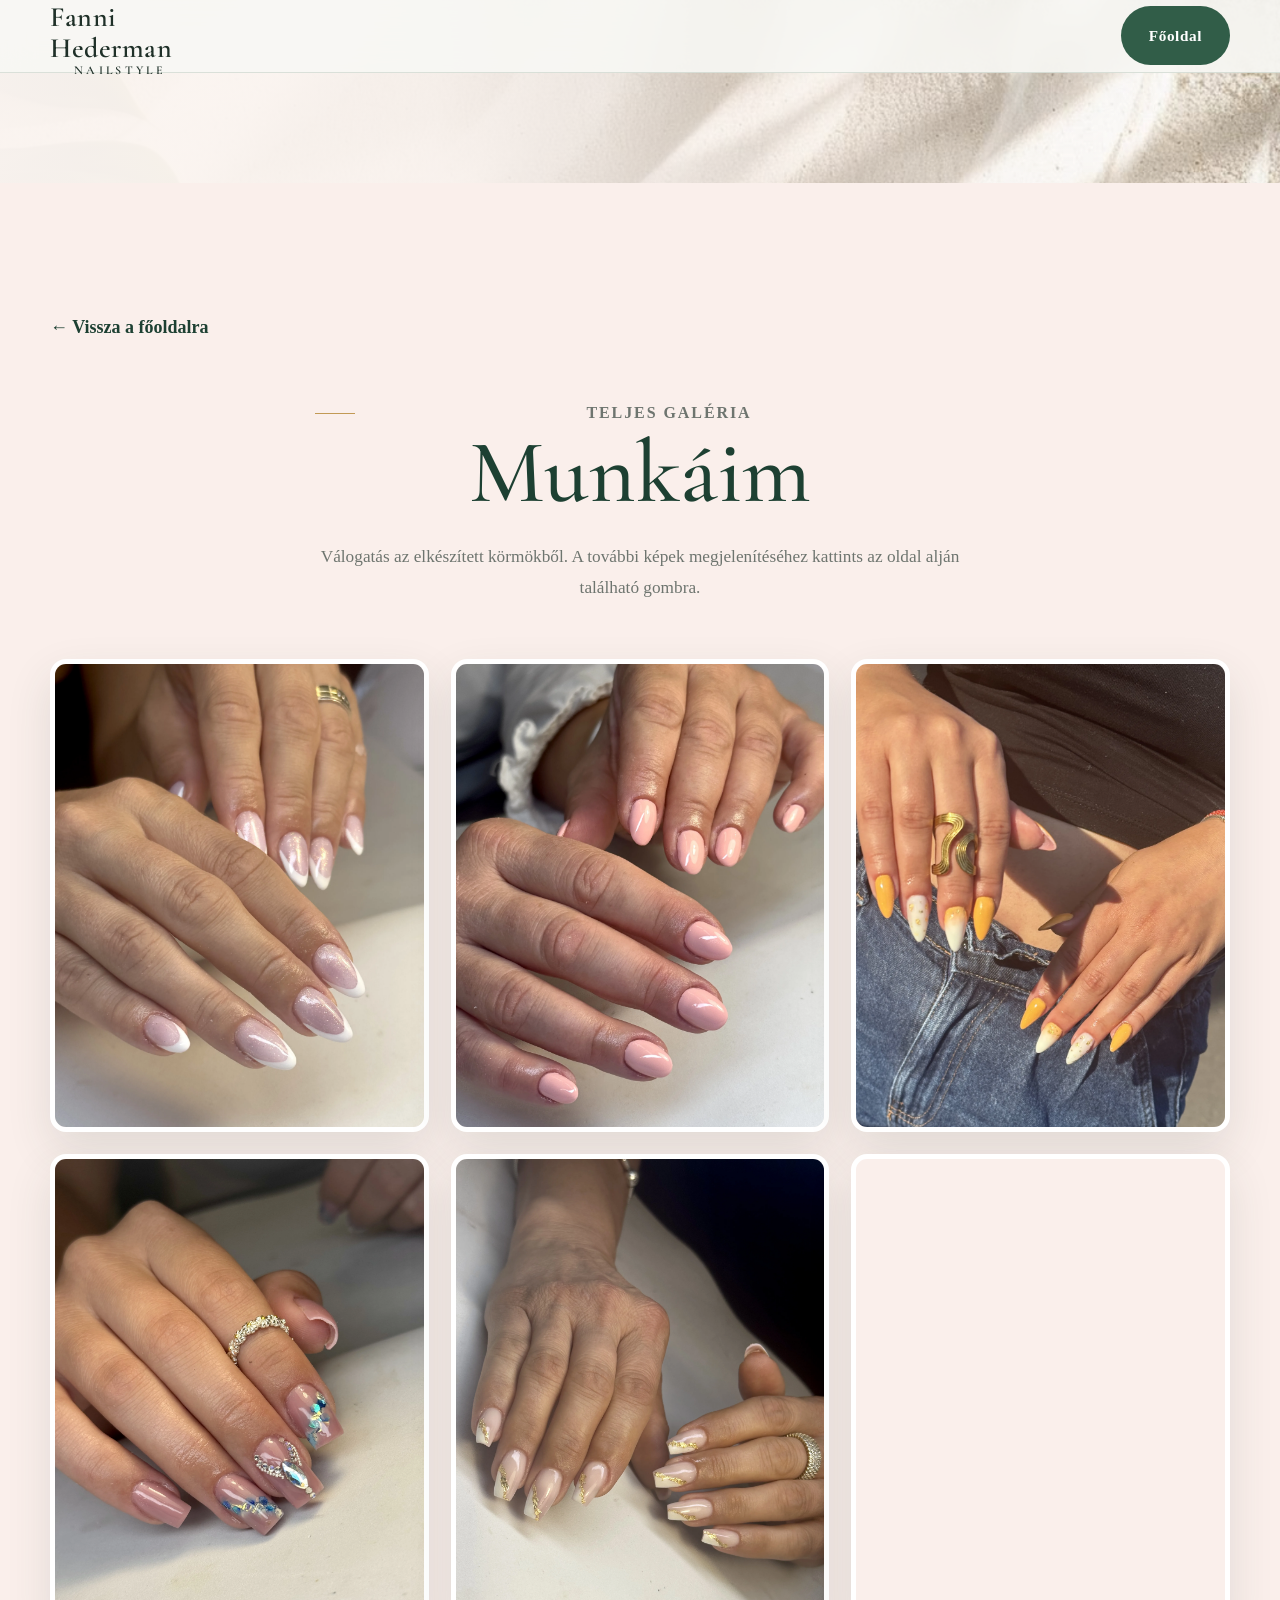
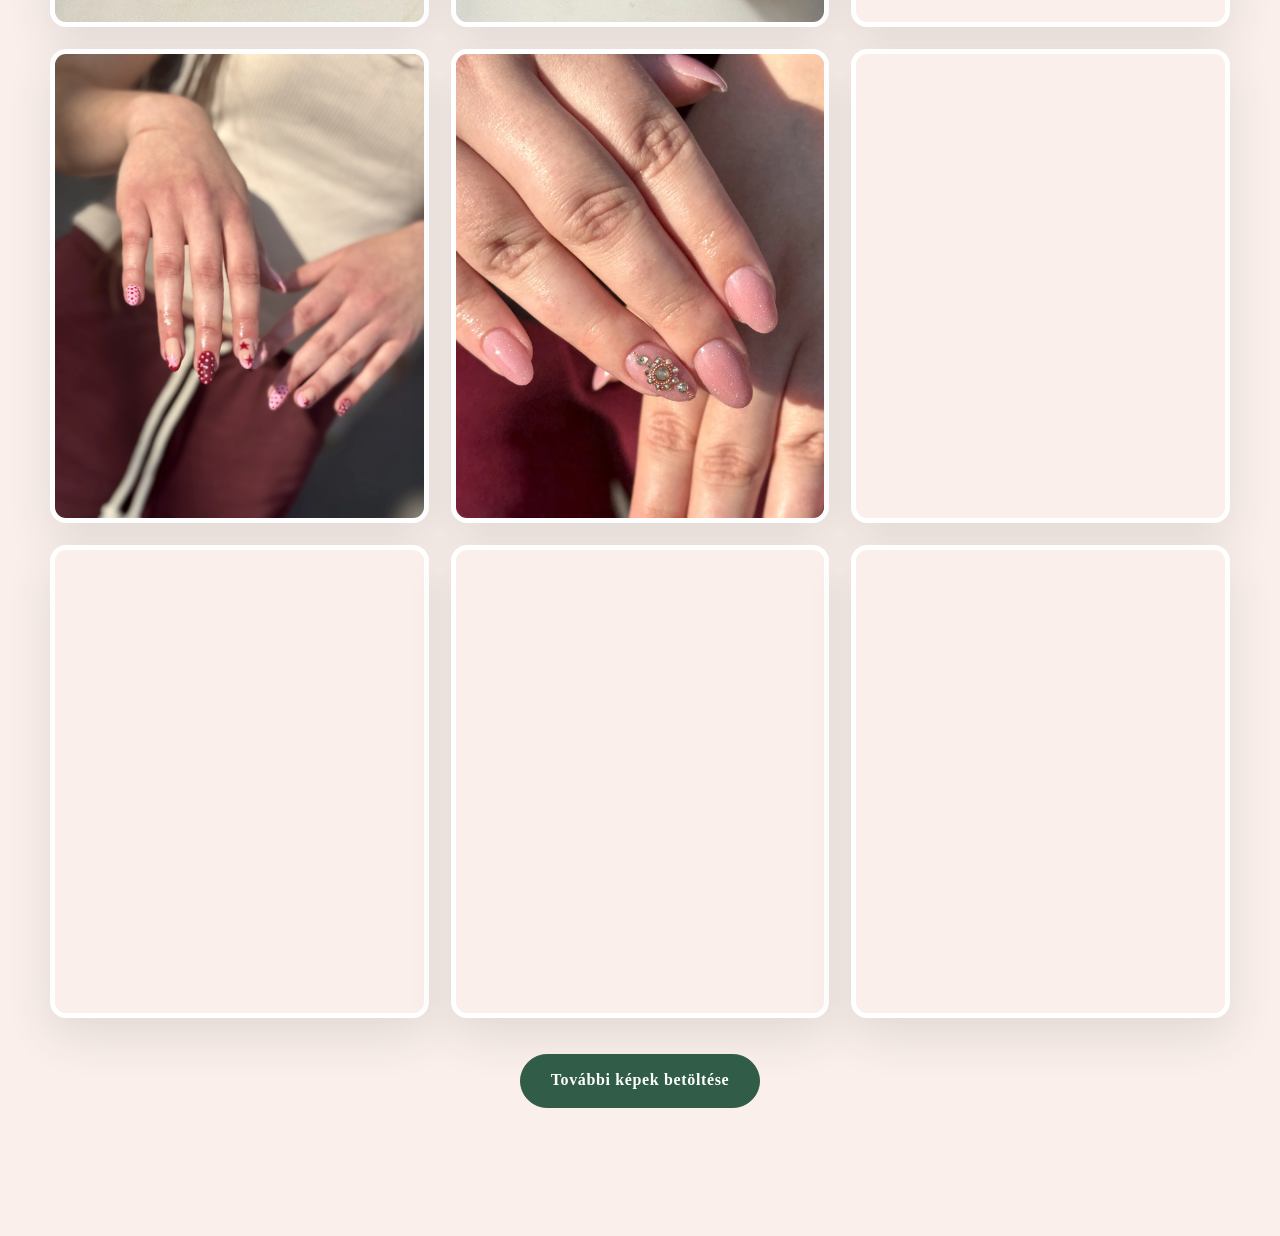
==== commit 34e206f0: "Google tag javítása" ====
--- a/galeria.html
+++ b/galeria.html
@@ -33,6 +33,8 @@
         rel="stylesheet"
         href="./style.css?v=8"
     >
+
+</head>
     <!-- Google tag (gtag.js) -->
 <script async src="https://www.googletagmanager.com/gtag/js?id=AW-18316310927"></script>
 <script>
@@ -42,8 +44,6 @@
 
   gtag('config', 'AW-18316310927');
 </script>
-</head>
-
 <body>
 
     <header class="site-header">
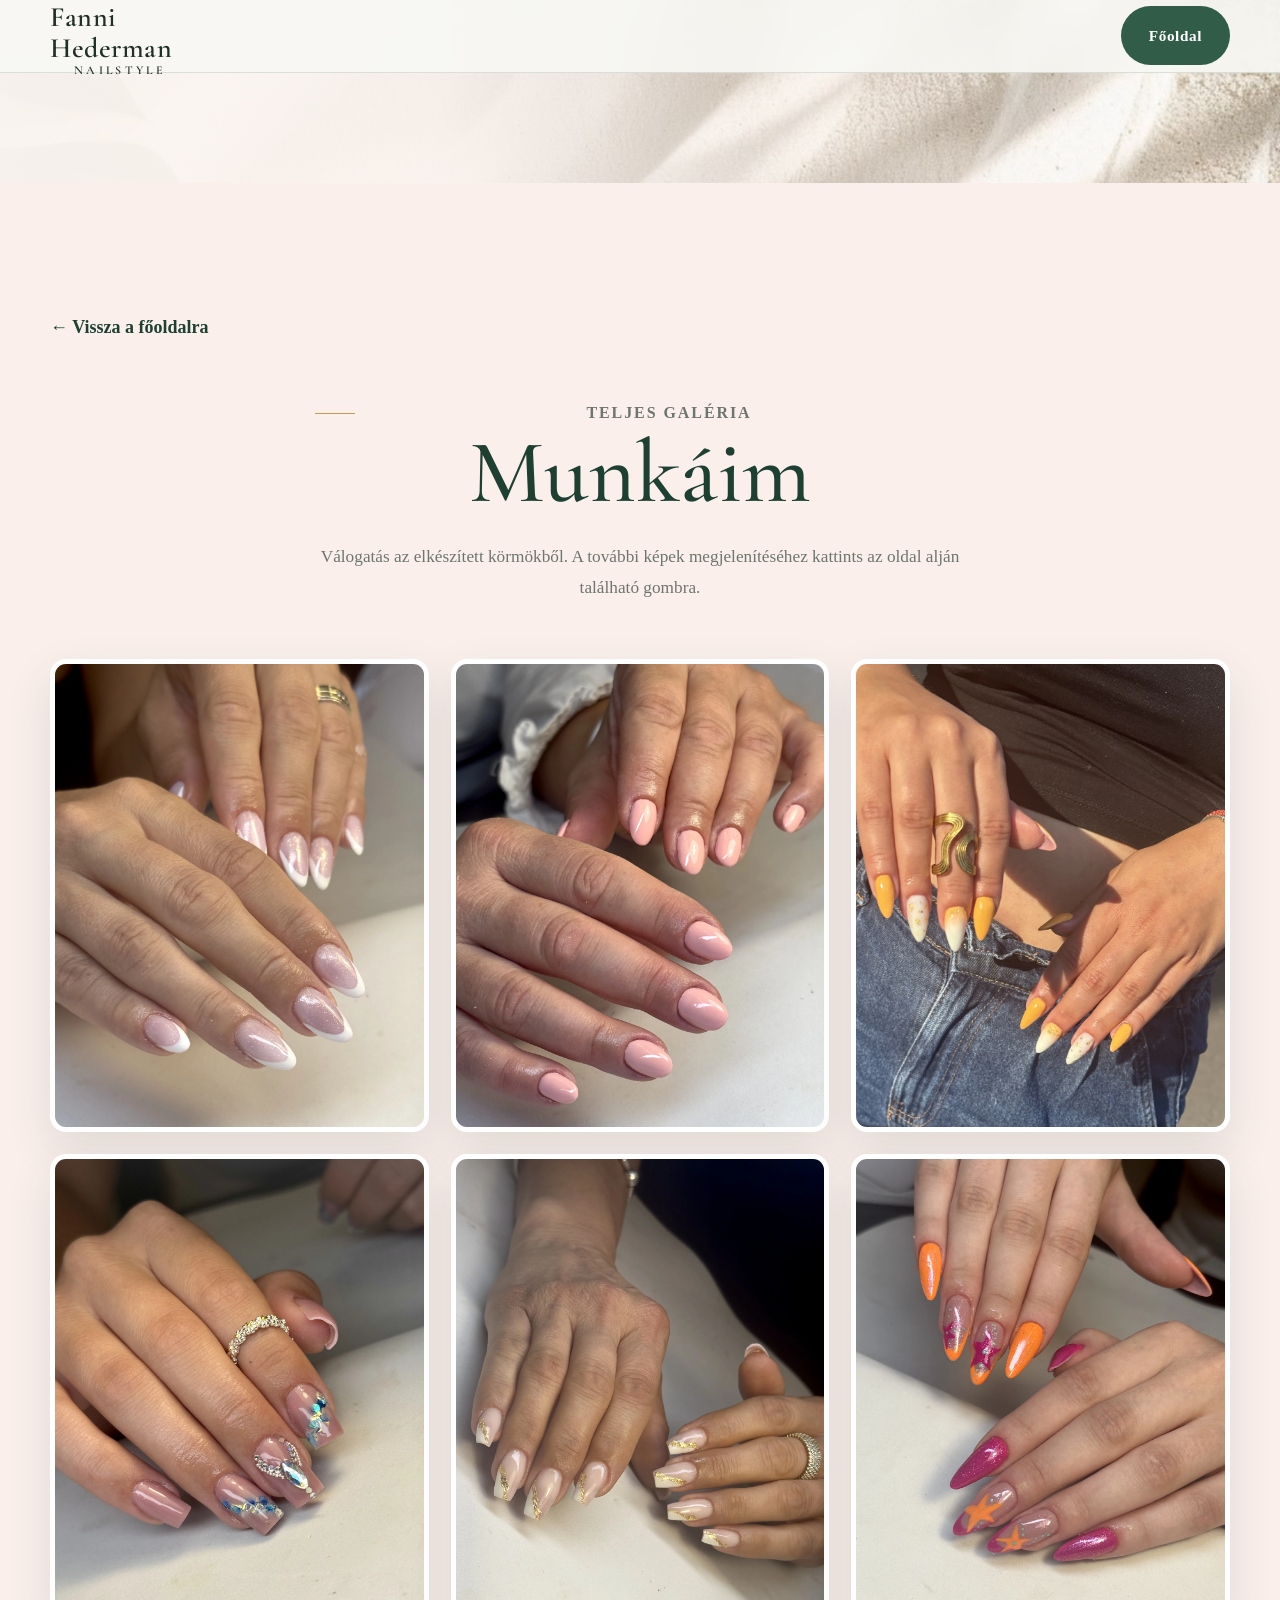
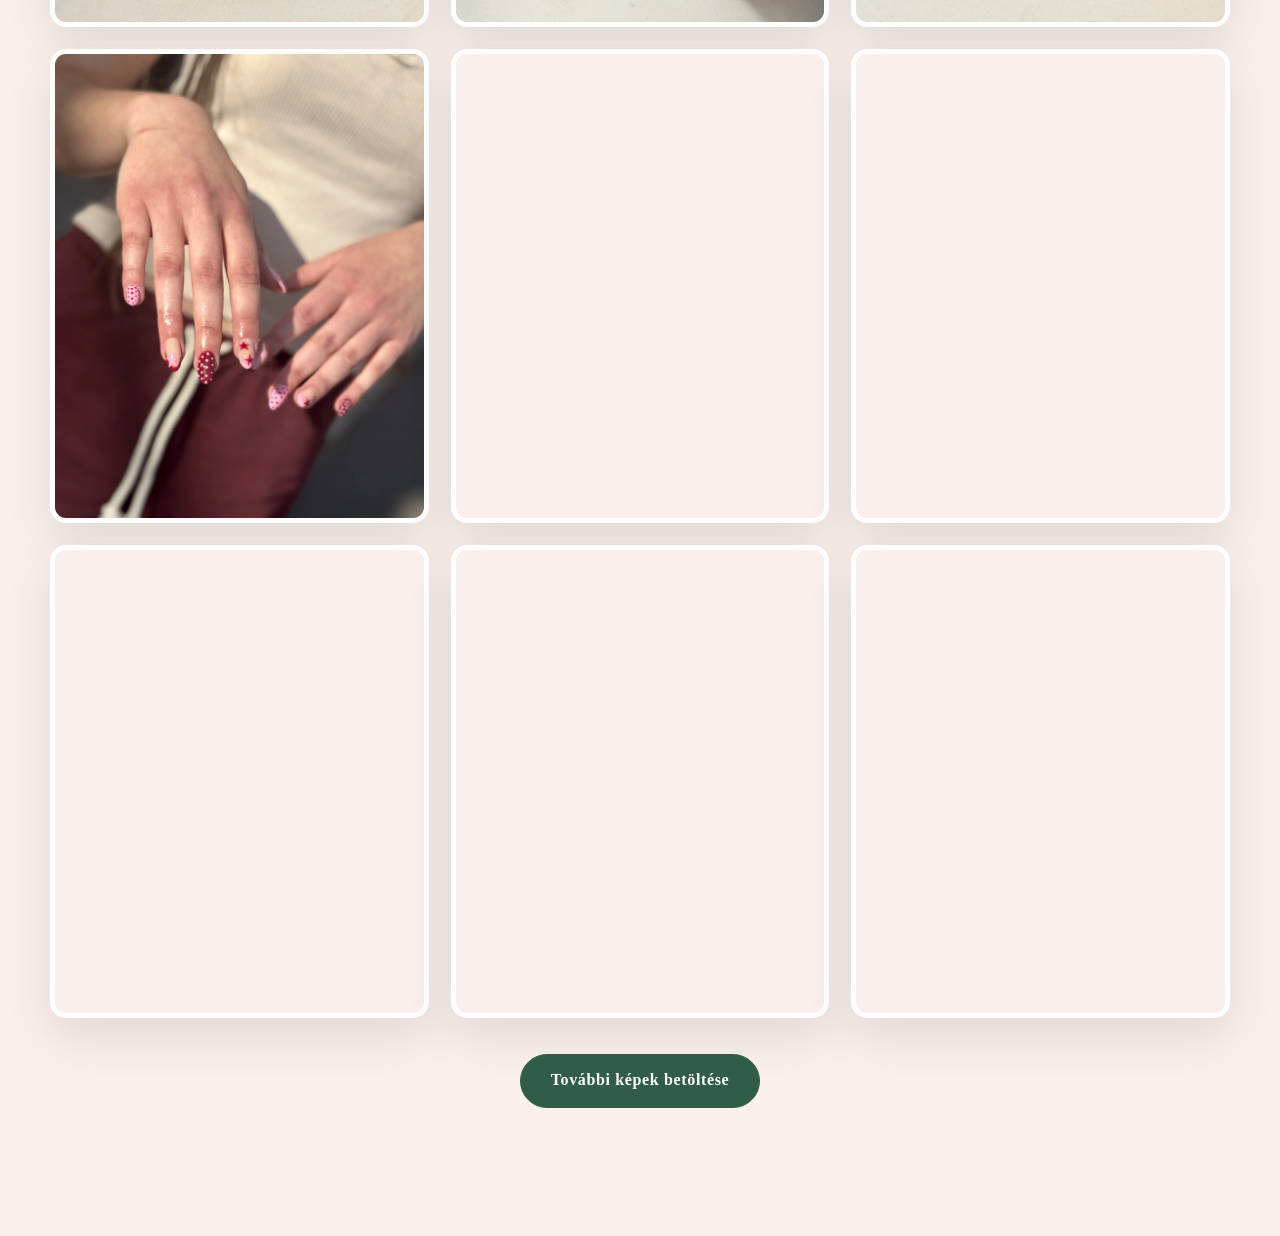
==== commit 7bf98eb8: "Google Ads tag javitas" ====
--- a/galeria.html
+++ b/galeria.html
@@ -33,9 +33,7 @@
         rel="stylesheet"
         href="./style.css?v=8"
     >
-
-</head>
-    <!-- Google tag (gtag.js) -->
+<!-- Google tag (gtag.js) -->
 <script async src="https://www.googletagmanager.com/gtag/js?id=AW-18316310927"></script>
 <script>
   window.dataLayer = window.dataLayer || [];
@@ -44,6 +42,8 @@
 
   gtag('config', 'AW-18316310927');
 </script>
+
+</head>
 <body>
 
     <header class="site-header">
